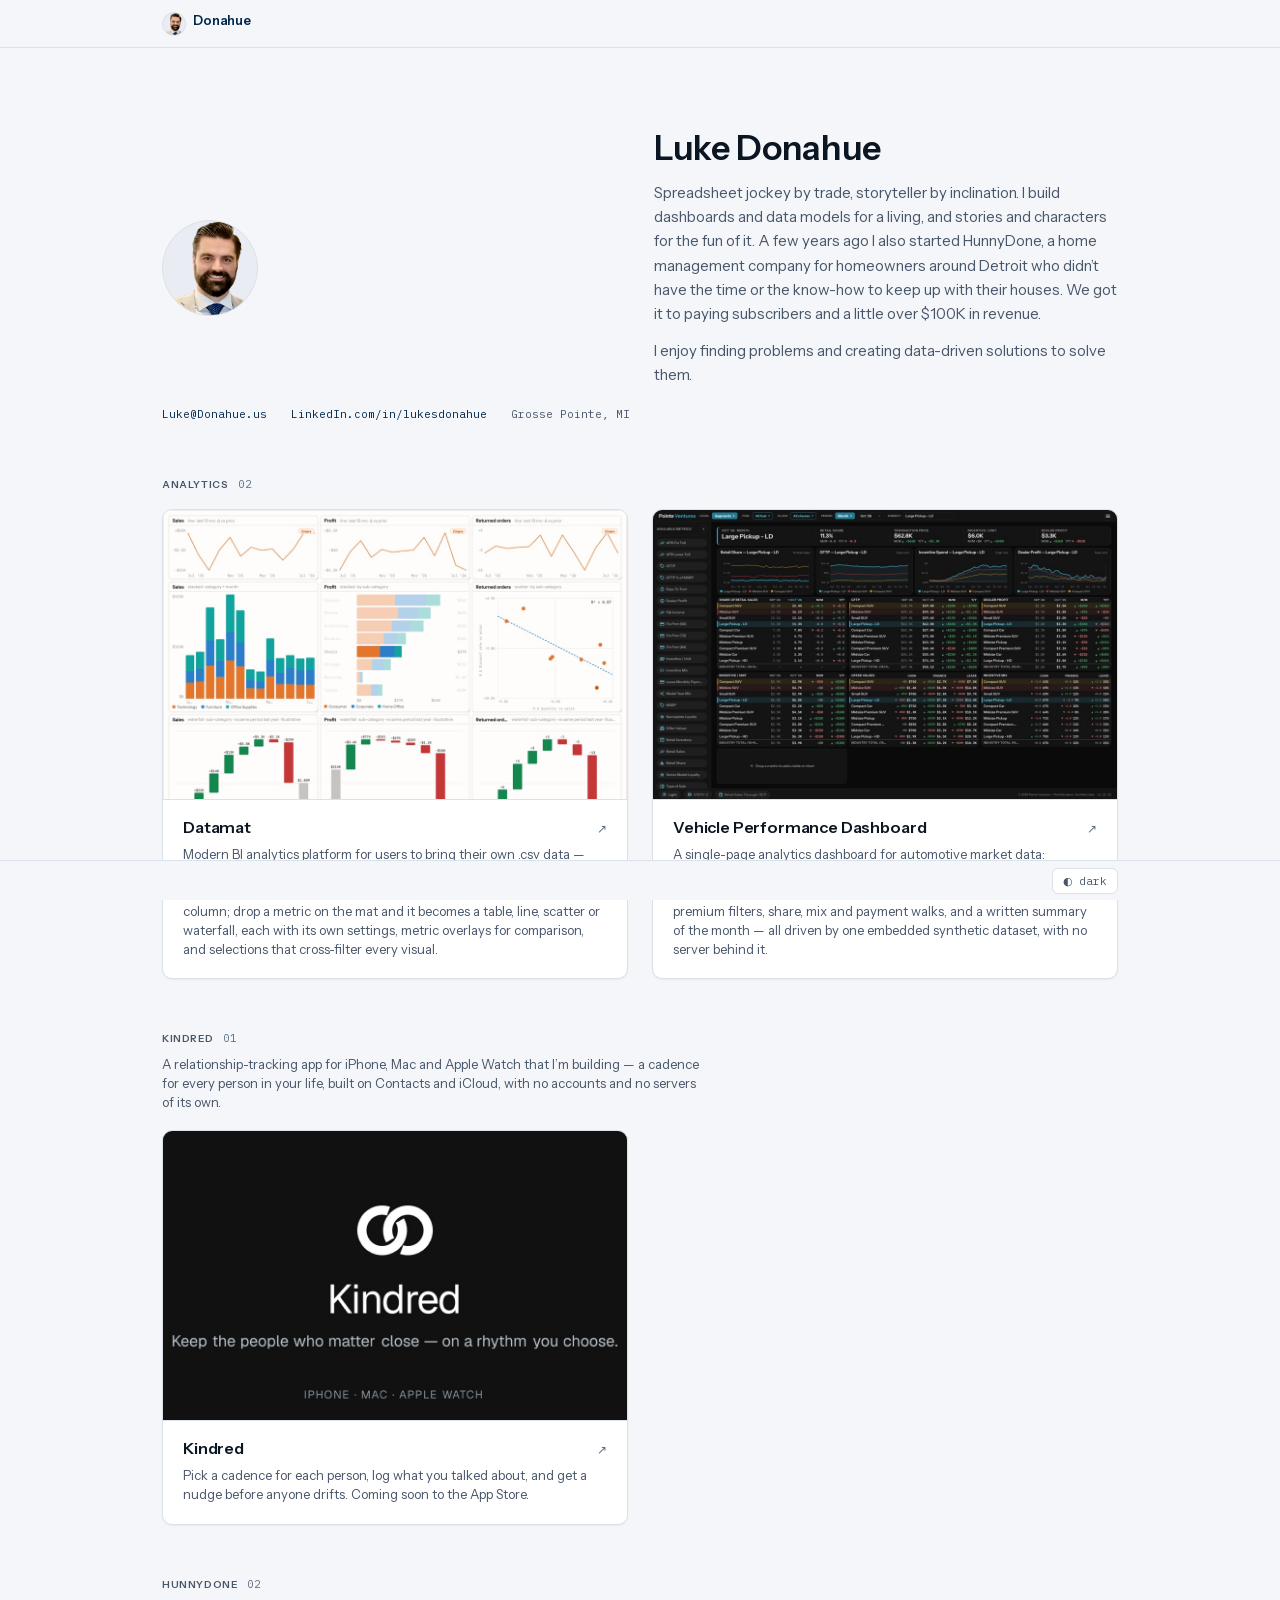
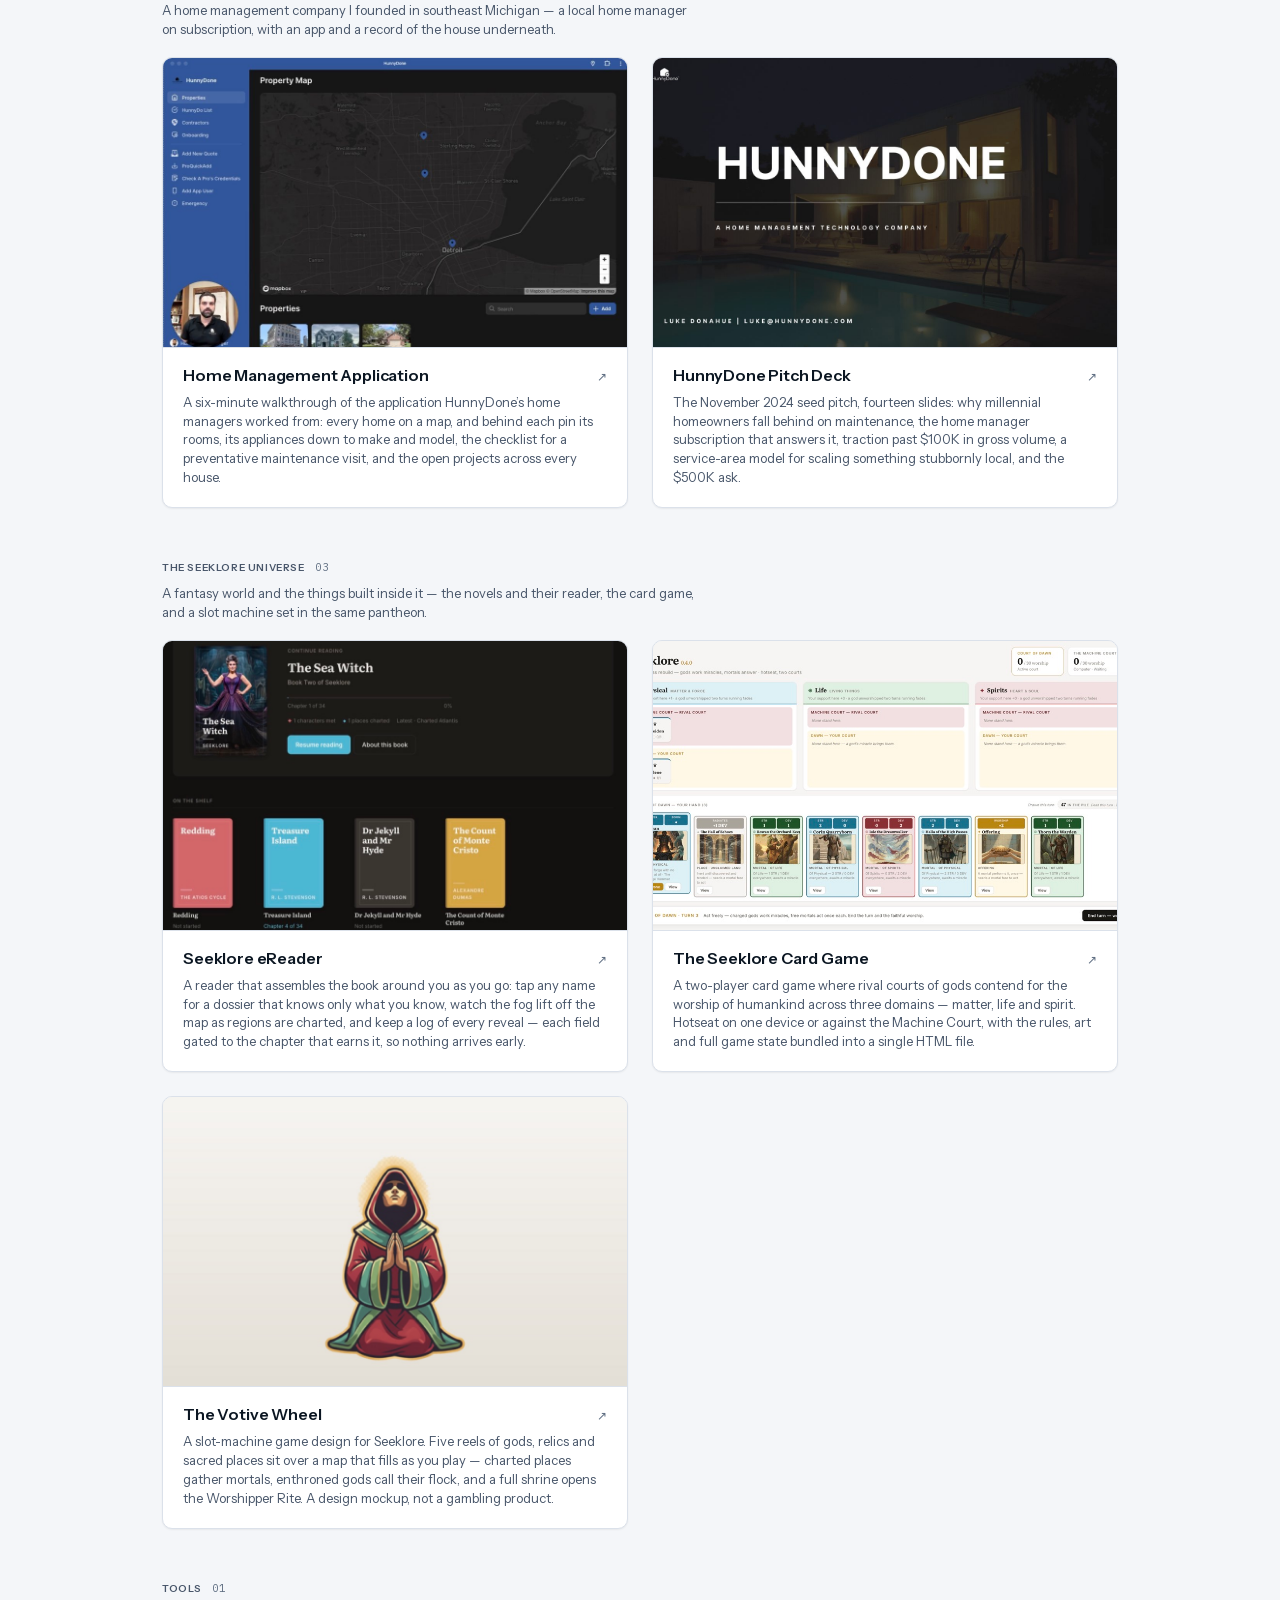
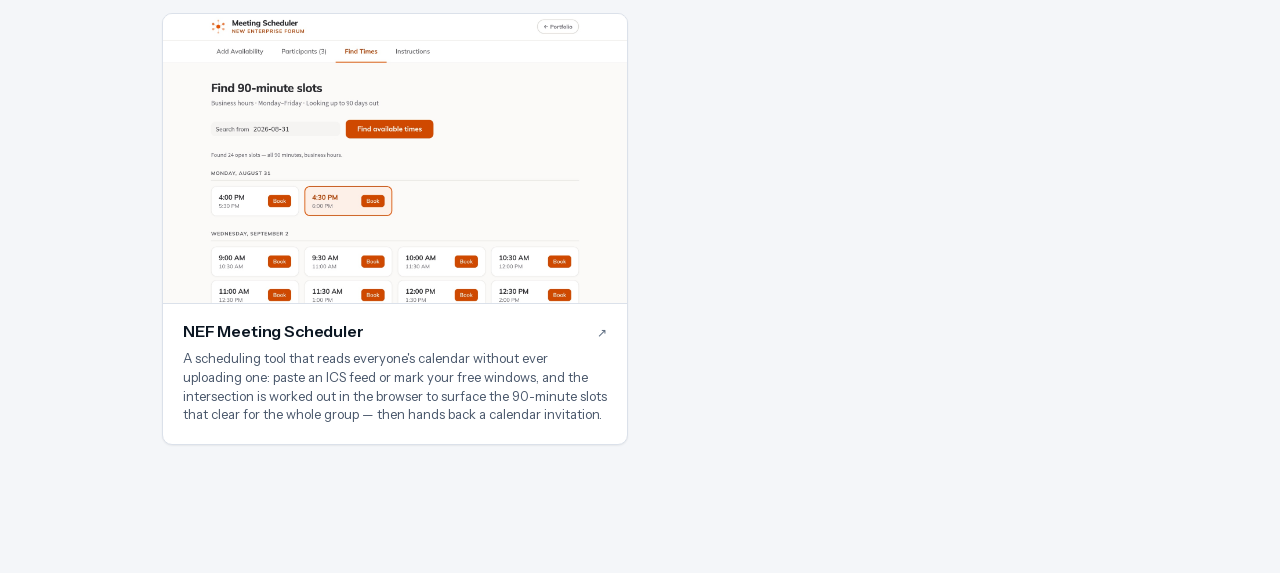
==== index.html @ 8c0c8daa "Rebuild the vehicle performance dashboard from the v1.12.12 export Same sanitization as before, redo" ====
<!doctype html>
<html lang="en">
<head>
<meta charset="utf-8">
<meta name="viewport" content="width=device-width, initial-scale=1">
<title>Luke Donahue&#8217;s Side Projects</title>
<meta name="description" content="Luke Donahue&#8217;s side projects.">
<meta name="color-scheme" content="light dark">
<link rel="stylesheet" href="style.css">
<link rel="icon" type="image/png" href="assets/favicon.png">
<script>
  /* Light by default, with a manual toggle. Applied before paint so there's
     no flash; a visitor's own choice persists and wins over the default. */
  (function () {
    var saved = null;
    try { saved = localStorage.getItem('theme'); } catch (e) {}
    document.documentElement.setAttribute('data-theme', saved || 'light');
  })();
</script>
</head>
<body>

  <header class="topbar">
    <div class="shell">
      <div class="brand">
        <img class="face" src="assets/headshot.png" alt="" width="24" height="24">
        <span class="word">Donahue</span>
      </div>
    </div>
  </header>

  <div class="shell">

    <section class="hero">
      <!-- Drop the headshot in at assets/headshot.png and it replaces the
           initials automatically — no markup change needed. -->
      <img class="avatar" src="assets/headshot.png" alt="Luke Donahue"
           onerror="this.outerHTML='&lt;div class=&quot;avatar avatar--fallback&quot; aria-label=&quot;Luke Donahue&quot;&gt;LD&lt;/div&gt;'">
      <h1>Luke Donahue</h1>
      <p class="bio">Spreadsheet jockey by trade, storyteller by inclination. I build dashboards and data models for a living, and stories and characters for the fun of it. A few years ago I also started HunnyDone, a home management company for homeowners around Detroit who didn&#8217;t have the time or the know-how to keep up with their houses. We got it to paying subscribers and a little over $100K in revenue.</p>
      <p class="bio">I enjoy finding problems and creating data-driven solutions to solve them.</p>
      <div class="meta">
        <a href="mailto:Luke@Donahue.us">Luke@Donahue.us</a>
        <a href="https://LinkedIn.com/in/lukesdonahue">LinkedIn.com/in/lukesdonahue</a>
        <span>Grosse Pointe, MI</span>
      </div>
    </section>

    <main>
      <section class="group">
        <div class="section-head">
          <h2>Analytics</h2>
          <span class="count">02</span>
        </div>

        <div class="projects">

        <a class="project" href="projects/datamat/">
          <div class="preview">
            <img src="assets/datamat.jpg" alt="" loading="lazy" decoding="async">
          </div>
          <div class="body">
            <div class="row">
              <h3>Datamat</h3>
              <span class="arrow">&#8599;</span>
            </div>
            <p>Modern BI analytics platform for users to bring their own .csv data
            &mdash; refreshed by re-uploading, not by wiring a live connection. It sorts
            columns into metrics and dimensions and reads periods from a date column;
            drop a metric on the mat and it becomes a table, line, scatter or waterfall,
            each with its own settings, metric overlays for comparison, and selections
            that cross-filter every visual.</p>
          </div>
        </a>

        <a class="project" href="projects/vehicle-performance-dashboard/">
          <div class="preview">
            <img src="assets/vehicle-performance-dashboard.jpg" alt="" loading="lazy" decoding="async">
          </div>
          <div class="body">
            <div class="row">
              <h3>Vehicle Performance Dashboard</h3>
              <span class="arrow">&#8599;</span>
            </div>
            <p>A single-page analytics dashboard for automotive market data: configurable
            charts and comparison tables across six levels of vehicle hierarchy, five years
            of history, and fifty-odd metrics, with fuel and premium filters, share, mix and
            payment walks, and a written summary of the month &mdash; all driven by one
            embedded synthetic dataset, with no server behind it.</p>
          </div>
        </a>

        </div>
      </section>
      <section class="group">
        <div class="section-head">
          <h2>Kindred</h2>
          <span class="count">01</span>
        </div>
        <p class="group-note">A relationship-tracking app for iPhone, Mac and Apple Watch that I&#8217;m building &mdash; a cadence for every person in your life, built on Contacts and iCloud, with no accounts and no servers of its own.</p>

        <div class="projects">

        <a class="project" href="https://kindredcontact.com" target="_blank" rel="noopener">
          <div class="preview">
            <img src="assets/kindredcontact.jpg" alt="" loading="lazy" decoding="async">
          </div>
          <div class="body">
            <div class="row">
              <h3>Kindred</h3>
              <span class="arrow">&#8599;</span>
            </div>
            <p>Pick a cadence for each person, log what you talked about, and get a
            nudge before anyone drifts. Coming soon to the App Store.</p>
          </div>
        </a>

        </div>
      </section>
      <section class="group">
        <div class="section-head">
          <h2>HunnyDone</h2>
          <span class="count">02</span>
        </div>
        <p class="group-note">A home management company I founded in southeast Michigan — a local home manager on subscription, with an app and a record of the house underneath.</p>

        <div class="projects">

        <a class="project" href="projects/hunnydone-app/">
          <div class="preview">
            <img src="assets/hunnydone-app.jpg" alt="" loading="lazy" decoding="async">
          </div>
          <div class="body">
            <div class="row">
              <h3>Home Management Application</h3>
              <span class="arrow">&#8599;</span>
            </div>
            <p>A six-minute walkthrough of the application HunnyDone&#8217;s home
            managers worked from: every home on a map, and behind each pin its rooms,
            its appliances down to make and model, the checklist for a preventative
            maintenance visit, and the open projects across every house.</p>
          </div>
        </a>

        <a class="project" href="projects/hunnydone-pitch-deck/">
          <div class="preview">
            <img src="assets/hunnydone-pitch-deck.jpg" alt="" loading="lazy" decoding="async">
          </div>
          <div class="body">
            <div class="row">
              <h3>HunnyDone Pitch Deck</h3>
              <span class="arrow">&#8599;</span>
            </div>
            <p>The November 2024 seed pitch, fourteen slides: why millennial homeowners
            fall behind on maintenance, the home manager subscription that answers it,
            traction past $100K in gross volume, a service-area model for scaling
            something stubbornly local, and the $500K ask.</p>
          </div>
        </a>

        </div>
      </section>
      <section class="group">
        <div class="section-head">
          <h2>The Seeklore Universe</h2>
          <span class="count">03</span>
        </div>
        <p class="group-note">A fantasy world and the things built inside it — the novels and their reader, the card game, and a slot machine set in the same pantheon.</p>

        <div class="projects">

        <a class="project" href="projects/seeklore-ereader/">
          <div class="preview">
            <!-- onerror leaves the empty slot rather than a broken-image icon
                 if the file ever goes missing. -->
            <img src="assets/seeklore-ereader.jpg" alt="" loading="lazy" decoding="async"
                 onerror="this.remove()">
          </div>
          <div class="body">
            <div class="row">
              <h3>Seeklore eReader</h3>
              <span class="arrow">&#8599;</span>
            </div>
            <p>A reader that assembles the book around you as you go: tap any name for
            a dossier that knows only what you know, watch the fog lift off the map as
            regions are charted, and keep a log of every reveal — each field gated to
            the chapter that earns it, so nothing arrives early.</p>
          </div>
        </a>

        <a class="project" href="projects/seeklore/">
          <div class="preview">
            <!-- Drops in automatically once assets/seeklore.jpg exists; until then
                 onerror removes it and the empty slot shows, rather than a broken icon. -->
            <img src="assets/seeklore.jpg" alt="" loading="lazy" decoding="async"
                 onerror="this.remove()">
          </div>
          <div class="body">
            <div class="row">
              <h3>The Seeklore Card Game</h3>
              <span class="arrow">&#8599;</span>
            </div>
            <p>A two-player card game where rival courts of gods contend for the worship
            of humankind across three domains — matter, life and spirit. Hotseat on one
            device or against the Machine Court, with the rules, art and full game state
            bundled into a single HTML file.</p>
          </div>
        </a>

        <a class="project" href="projects/seeklore-slots/">
          <div class="preview">
            <!-- Drops in automatically once assets/seeklore-slots.jpg exists; until
                 then onerror removes it and the empty slot shows. -->
            <img src="assets/seeklore-slots.jpg" alt="" loading="lazy" decoding="async"
                 onerror="this.remove()">
          </div>
          <div class="body">
            <div class="row">
              <h3>The Votive Wheel</h3>
              <span class="arrow">&#8599;</span>
            </div>
            <p>A slot-machine game design for Seeklore. Five reels of gods, relics and
            sacred places sit over a map that fills as you play — charted places gather
            mortals, enthroned gods call their flock, and a full shrine opens the
            Worshipper Rite. A design mockup, not a gambling product.</p>
          </div>
        </a>

        </div>
      </section>
      <section class="group">
        <div class="section-head">
          <h2>Tools</h2>
          <span class="count">01</span>
        </div>

        <div class="projects">

        <a class="project" href="projects/meeting-scheduler/">
          <div class="preview">
            <img src="assets/meeting-scheduler.jpg" alt="" loading="lazy" decoding="async"
                 onerror="this.remove()">
          </div>
          <div class="body">
            <div class="row">
              <h3>NEF Meeting Scheduler</h3>
              <span class="arrow">&#8599;</span>
            </div>
            <p>A scheduling tool that reads everyone's calendar without ever uploading
            one: paste an ICS feed or mark your free windows, and the intersection is
            worked out in the browser to surface the 90-minute slots that clear for the
            whole group &mdash; then hands back a calendar invitation.</p>
          </div>
        </a>

        <!-- To add a project: copy this block out of the comment, then edit the
             href, title and description. Remember to bump the count above.
        <a class="project" href="#">
          <div class="preview">
            <img src="assets/NAME.jpg" alt="" loading="lazy" decoding="async">
          </div>
          <div class="body">
            <div class="row">
              <h3>Project title</h3>
              <span class="arrow">&#8599;</span>
            </div>
            <p>One or two sentences on what this is, what it does, and what it runs on.</p>
          </div>
        </a>
        -->

        </div>
      </section>
    </main>

    <div class="tail"></div>

  </div>

  <footer class="footbar">
    <div class="shell">
      <button class="theme-toggle" type="button" id="theme-toggle">
        <span aria-hidden="true">&#9680;</span>
        <span id="theme-label">light</span>
      </button>
    </div>
  </footer>

<script>
  /* Section counts are authored into the HTML so they are correct with no
     JavaScript, then recomputed here so they cannot drift when a card is
     added or moved between sections. */
  (function () {
    var groups = document.querySelectorAll('.group');
    for (var i = 0; i < groups.length; i++) {
      var el = groups[i].querySelector('.count');
      if (!el) continue;
      var n = groups[i].querySelectorAll('.project').length;
      el.textContent = (n < 10 ? '0' : '') + n;
    }
  })();
</script>

<script>
  (function () {
    var root = document.documentElement;
    var btn = document.getElementById('theme-toggle');
    var label = document.getElementById('theme-label');
    var sync = function () {
      label.textContent = root.getAttribute('data-theme') === 'dark' ? 'light' : 'dark';
    };
    sync();
    btn.addEventListener('click', function () {
      var next = root.getAttribute('data-theme') === 'dark' ? 'light' : 'dark';
      root.setAttribute('data-theme', next);
      try { localStorage.setItem('theme', next); } catch (e) {}
      sync();
    });
  })();
</script>
</body>
</html>
---- style.css ----
/* ---------------------------------------------------------------
   donahue.us — the portfolio index.

   Layout is the Portfolio canvas from the Pointe Analytics design
   system, with its inline styles lifted into classes and its bindings
   resolved at author time. Colour is the site's own: Michigan maize
   and blue, in tokens/donahue-colors.css. The type scale is still
   Pointe's and is vendored as such.

   Only this page uses these tokens — every project page carries its
   own design and is untouched by changes here.
   --------------------------------------------------------------- */

@import "tokens/donahue-fonts.css";
@import "tokens/donahue-colors.css";
@import "tokens/pointe-typography.css";

*, *::before, *::after { box-sizing: border-box; }

html, body { margin: 0; padding: 0; }

body {
  min-height: 100vh;
  background: var(--surface-canvas);
  color: var(--text-primary);
  font-family: var(--font-ui);
  font-size: var(--text-md);
  transition: background 180ms cubic-bezier(0.2, 0, 0, 1);
}

a { color: var(--accent); text-decoration: none; }
a:hover { color: var(--accent-hover); }

:focus-visible { outline: 2px solid var(--focus-ring); outline-offset: 2px; }

.shell { max-width: 1020px; margin: 0 auto; padding: 0 32px; }

/* ---------- sticky header ---------- */

.topbar {
  position: sticky;
  top: 0;
  z-index: 10;
  height: 48px;
  background: var(--surface-canvas);
  border-bottom: 1px solid var(--border-hairline);
}

.topbar .shell {
  height: 48px;
  display: flex;
  align-items: center;
  justify-content: space-between;
}

.brand {
  display: flex;
  align-items: baseline;
  gap: 7px;
  font-size: var(--text-base);
  font-weight: var(--weight-semibold);
  letter-spacing: var(--tracking-tight);
}

/* The face is the mark; the name is set in the same sans as the rest of
   the bar. Circle, hairline and sunken ground match the hero avatar, so the
   two read as the same object at two sizes. */
.brand .face {
  width: 24px;
  height: 24px;
  border-radius: 999px;
  object-fit: cover;
  border: 1px solid var(--border-hairline);
  background: var(--surface-sunken);
  flex: none;
  align-self: center;
}
.brand .word { color: var(--accent); }

/* ---------- hero ---------- */

.hero {
  padding: 80px 0 56px;
  display: grid;
  grid-template-columns: auto 1fr;
  column-gap: 24px;
  align-items: center;
}

.avatar {
  grid-row: 1 / 4;
  width: 96px;
  height: 96px;
  border-radius: 999px;
  object-fit: cover;
  border: 1px solid var(--border-hairline);
  background: var(--surface-sunken);
}

/* stand-in until assets/headshot.png exists; same box, so layout is identical */
.avatar--fallback {
  display: grid;
  place-items: center;
  font-size: var(--text-2xl);
  font-weight: var(--weight-semibold);
  letter-spacing: var(--tracking-tight);
  color: var(--text-muted);
  user-select: none;
}

.hero h1 {
  margin: 0 0 12px;
  font-size: var(--text-3xl);
  font-weight: var(--weight-semibold);
  letter-spacing: var(--tracking-tight);
  line-height: var(--leading-tight);
}

.hero .bio {
  margin: 0 0 20px;
  max-width: 58ch;
  font-size: 15px;
  line-height: 1.62;
  color: var(--text-secondary);
}

.hero .bio:has(+ .bio) {
  margin-bottom: 12px;
}

.hero .meta {
  display: flex;
  flex-wrap: wrap;
  align-items: center;
  gap: 10px 24px;
  font-family: var(--font-mono);
  font-size: var(--text-xs);
  color: var(--text-secondary);
}

/* ---------- section heading ---------- */

.section-head {
  display: flex;
  align-items: baseline;
  gap: 10px;
  margin-bottom: 18px;
}

.section-head h2 {
  margin: 0;
  font-size: var(--text-2xs);
  font-weight: var(--weight-semibold);
  letter-spacing: var(--tracking-caps);
  text-transform: uppercase;
  color: var(--text-secondary);
}

.section-head .count {
  font-family: var(--font-mono);
  font-size: var(--text-xs);
  color: var(--text-muted);
  font-variant-numeric: tabular-nums;
}

/* ---------- project grid ---------- */

/* ---------- sections ---------- */

.group + .group { margin-top: 52px; }

.group-note {
  margin: -8px 0 18px;
  max-width: var(--measure, 60ch);
  font-size: var(--text-base);
  line-height: var(--leading-normal);
  color: var(--text-secondary);
}

.projects {
  display: grid;
  grid-template-columns: repeat(auto-fill, minmax(340px, 1fr));
  gap: 24px;
}

.project {
  display: flex;
  flex-direction: column;
  overflow: hidden;
  background: var(--surface-card);
  border: 1px solid var(--border-hairline);
  border-radius: 10px;
  color: inherit;
  box-shadow: var(--shadow-card);
  transition: box-shadow 180ms cubic-bezier(0.2, 0, 0, 1),
              border-color 180ms cubic-bezier(0.2, 0, 0, 1);
}

.project:hover,
.project:focus-visible {
  box-shadow: var(--shadow-raised);
  border-color: var(--border-strong);
  color: inherit;
}

.project .preview {
  position: relative;
  aspect-ratio: 16 / 10;
  background: var(--surface-sunken);
  border-bottom: 1px solid var(--border-hairline);
  display: grid;
  place-items: center;
  overflow: hidden;
}

/* Taken out of flow on purpose. `place-items: center` leaves the grid row
   auto-sized, so an in-flow image resolves `height: 100%` against a row that
   is itself sized by the image — the browser breaks the loop with the
   intrinsic height and the slot outgrows its aspect-ratio. Harmless for a
   screenshot wider than 16/10, but a portrait-ish one pushes the whole card
   taller than its neighbours. Absolute positioning decouples the two, so
   aspect-ratio always wins and object-fit does the cropping. */
.project .preview img {
  position: absolute;
  inset: 0;
  width: 100%;
  height: 100%;
  object-fit: cover;
  display: block;
}

.project .body {
  display: flex;
  flex-direction: column;
  gap: 8px;
  padding: 18px 20px 20px;
}

.project .row {
  display: flex;
  align-items: baseline;
  justify-content: space-between;
  gap: 12px;
}

.project h3 {
  margin: 0;
  font-size: var(--text-lg);
  font-weight: var(--weight-semibold);
  letter-spacing: var(--tracking-tight);
  line-height: var(--leading-tight);
}

.project .arrow {
  font-family: var(--font-mono);
  font-size: var(--text-sm);
  color: var(--text-muted);
  flex-shrink: 0;
}

.project p {
  margin: 0;
  font-size: var(--text-base);
  line-height: var(--leading-normal);
  color: var(--text-secondary);
}

/* ---------- fixed footer + theme toggle ---------- */

.tail { height: 128px; }

.footbar {
  position: fixed;
  bottom: 0;
  left: 0;
  right: 0;
  z-index: 10;
  height: 40px;
  background: var(--surface-canvas);
  border-top: 1px solid var(--border-hairline);
}

.footbar .shell {
  height: 40px;
  display: flex;
  align-items: center;
  justify-content: flex-end;
}

.theme-toggle {
  height: 26px;
  padding: 0 10px;
  display: flex;
  align-items: center;
  gap: 6px;
  background: var(--surface-card);
  border: 1px solid var(--border-hairline);
  border-radius: 6px;
  color: var(--text-secondary);
  font-family: var(--font-mono);
  font-size: var(--text-xs);
  cursor: pointer;
  transition: background 120ms cubic-bezier(0.2, 0, 0, 1),
              border-color 120ms cubic-bezier(0.2, 0, 0, 1);
}

.theme-toggle:hover {
  background: var(--surface-sunken);
  border-color: var(--border-strong);
}

/* The canvas file references --shadow-card / --shadow-raised but the design
   system's token files don't define them; these match its elevation language. */
:root {
  --shadow-card: 0 1px 2px oklch(0.185 0.01 60 / 0.06);
  --shadow-raised: 0 4px 16px oklch(0.185 0.01 60 / 0.10);
}
[data-theme="dark"] {
  --shadow-card: 0 1px 2px oklch(0 0 0 / 0.30);
  --shadow-raised: 0 4px 16px oklch(0 0 0 / 0.45);
}

@media (max-width: 640px) {
  .shell { padding: 0 20px; }
  .hero { padding: 48px 0 40px; grid-template-columns: 1fr; row-gap: 16px; }
  .avatar { grid-row: auto; }
}
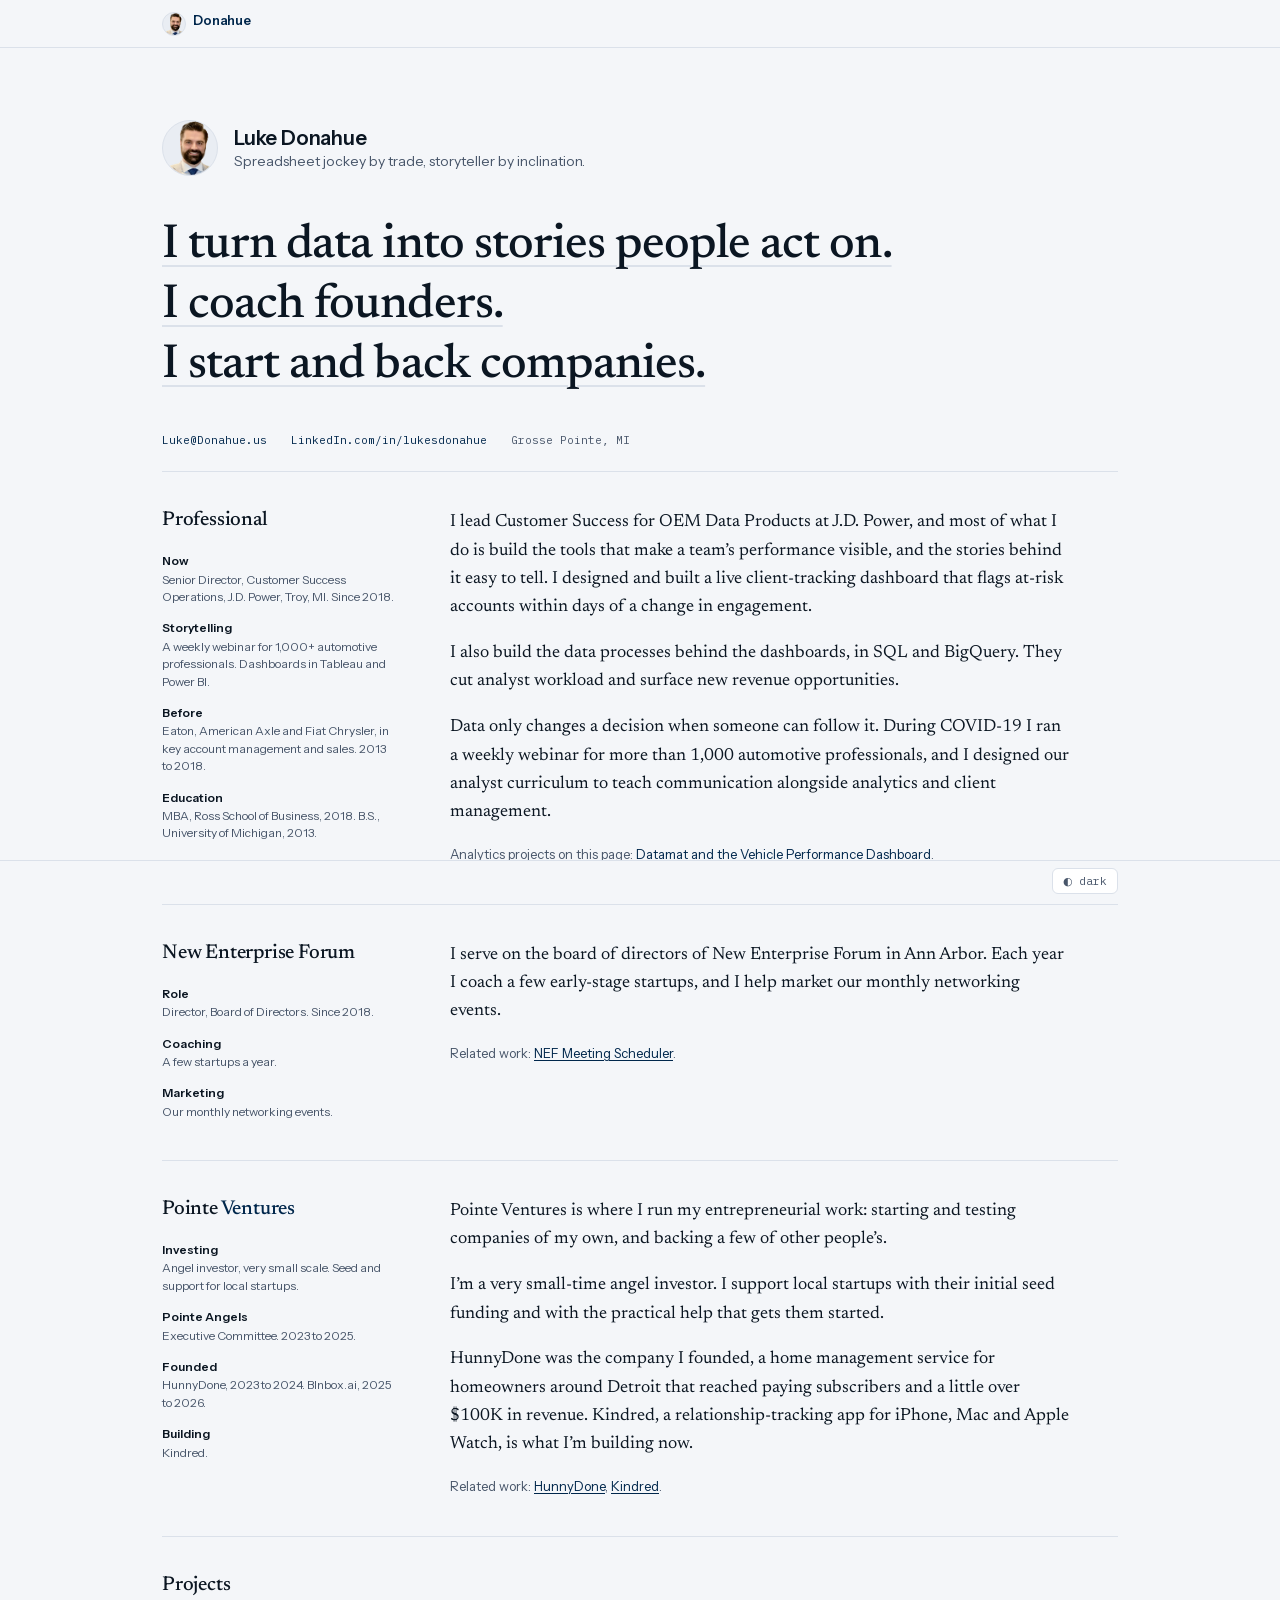
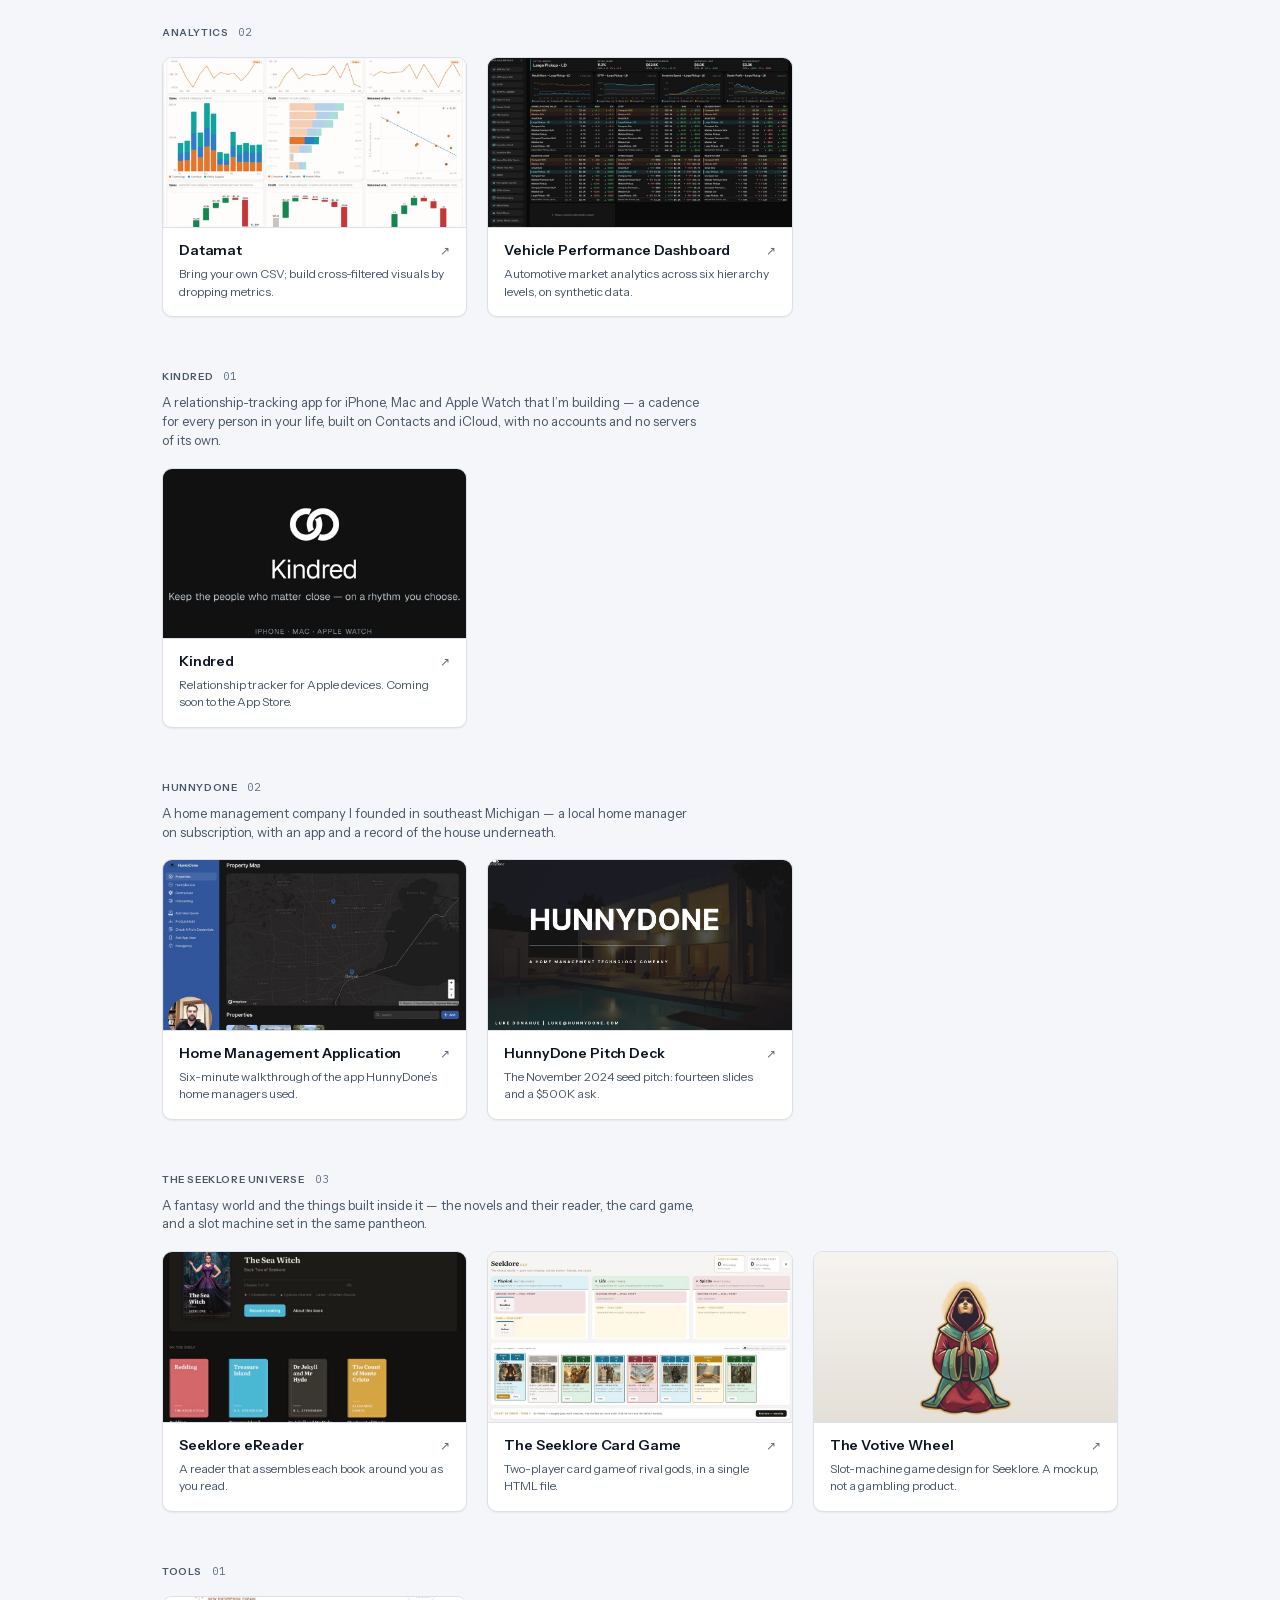
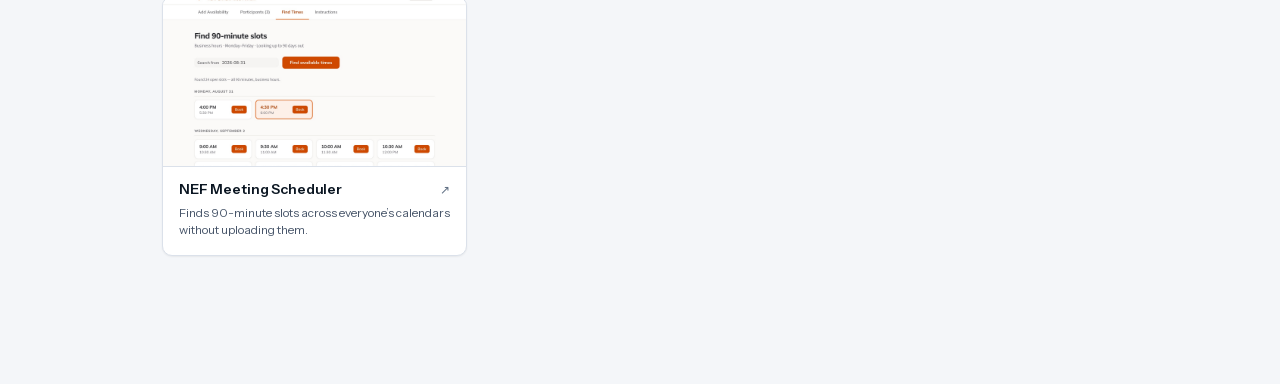
==== commit 5fc05b60: "Add bio sections to the front page; shrink the project cards The hero becomes three headline lines t" ====
--- a/index.html
+++ b/index.html
@@ -32,13 +32,21 @@
   <div class="shell">
 
     <section class="hero">
-      <!-- Drop the headshot in at assets/headshot.png and it replaces the
-           initials automatically — no markup change needed. -->
-      <img class="avatar" src="assets/headshot.png" alt="Luke Donahue"
-           onerror="this.outerHTML='&lt;div class=&quot;avatar avatar--fallback&quot; aria-label=&quot;Luke Donahue&quot;&gt;LD&lt;/div&gt;'">
-      <h1>Luke Donahue</h1>
-      <p class="bio">Spreadsheet jockey by trade, storyteller by inclination. I build dashboards and data models for a living, and stories and characters for the fun of it. A few years ago I also started HunnyDone, a home management company for homeowners around Detroit who didn&#8217;t have the time or the know-how to keep up with their houses. We got it to paying subscribers and a little over $100K in revenue.</p>
-      <p class="bio">I enjoy finding problems and creating data-driven solutions to solve them.</p>
+      <div class="hero-id">
+        <!-- Drop the headshot in at assets/headshot.png and it replaces the
+             initials automatically — no markup change needed. -->
+        <img class="avatar" src="assets/headshot.png" alt="Luke Donahue"
+             onerror="this.outerHTML='&lt;div class=&quot;avatar avatar--fallback&quot; aria-label=&quot;Luke Donahue&quot;&gt;LD&lt;/div&gt;'">
+        <div>
+          <h1>Luke Donahue</h1>
+          <p class="lede">Spreadsheet jockey by trade, storyteller by inclination.</p>
+        </div>
+      </div>
+      <nav class="hero-index" aria-label="About me">
+        <a href="#professional">I turn data into stories people act on.</a>
+        <a href="#new-enterprise-forum">I coach founders.</a>
+        <a href="#pointe-ventures">I start and back companies.</a>
+      </nav>
       <div class="meta">
         <a href="mailto:Luke@Donahue.us">Luke@Donahue.us</a>
         <a href="https://LinkedIn.com/in/lukesdonahue">LinkedIn.com/in/lukesdonahue</a>
@@ -46,8 +54,58 @@
       </div>
     </section>
 
-    <main>
-      <section class="group">
+    <section class="bios" aria-label="About">
+
+      <article class="bio-band" id="professional">
+        <h2>Professional</h2>
+        <div class="bio-prose">
+          <p>I lead Customer Success for OEM Data Products at J.D. Power, and most of what I do is build the tools that make a team&#8217;s performance visible, and the stories behind it easy to tell. I designed and built a live client-tracking dashboard that flags at-risk accounts within days of a change in engagement.</p>
+          <p>I also build the data processes behind the dashboards, in SQL and BigQuery. They cut analyst workload and surface new revenue opportunities.</p>
+          <p>Data only changes a decision when someone can follow it. During COVID-19 I ran a weekly webinar for more than 1,000 automotive professionals, and I designed our analyst curriculum to teach communication alongside analytics and client management.</p>
+          <p class="bio-links">Analytics projects on this page: <a href="#analytics">Datamat and the Vehicle Performance Dashboard</a>.</p>
+        </div>
+        <dl class="bio-facts">
+          <div><dt>Now</dt><dd>Senior Director, Customer Success Operations, J.D. Power, Troy, MI. Since 2018.</dd></div>
+          <div><dt>Storytelling</dt><dd>A weekly webinar for 1,000+ automotive professionals. Dashboards in Tableau and Power BI.</dd></div>
+          <div><dt>Before</dt><dd>Eaton, American Axle and Fiat Chrysler, in key account management and sales. 2013 to 2018.</dd></div>
+          <div><dt>Education</dt><dd>MBA, Ross School of Business, 2018. B.S., University of Michigan, 2013.</dd></div>
+        </dl>
+      </article>
+
+      <article class="bio-band" id="new-enterprise-forum">
+        <h2>New Enterprise Forum</h2>
+        <div class="bio-prose">
+          <p>I serve on the board of directors of New Enterprise Forum in Ann Arbor. Each year I coach a few early-stage startups, and I help market our monthly networking events.</p>
+          <p class="bio-links">Related work: <a href="#tools">NEF Meeting Scheduler</a>.</p>
+        </div>
+        <dl class="bio-facts">
+          <div><dt>Role</dt><dd>Director, Board of Directors. Since 2018.</dd></div>
+          <div><dt>Coaching</dt><dd>A few startups a year.</dd></div>
+          <div><dt>Marketing</dt><dd>Our monthly networking events.</dd></div>
+        </dl>
+      </article>
+
+      <article class="bio-band" id="pointe-ventures">
+        <h2><span class="wm">Pointe</span> <span class="wm-accent">Ventures</span></h2>
+        <div class="bio-prose">
+          <p>Pointe Ventures is where I run my entrepreneurial work: starting and testing companies of my own, and backing a few of other people&#8217;s.</p>
+          <p>I&#8217;m a very small-time angel investor. I support local startups with their initial seed funding and with the practical help that gets them started.</p>
+          <p>HunnyDone was the company I founded, a home management service for homeowners around Detroit that reached paying subscribers and a little over $100K in revenue. Kindred, a relationship-tracking app for iPhone, Mac and Apple Watch, is what I&#8217;m building now.</p>
+          <p class="bio-links">Related work: <a href="#hunnydone">HunnyDone</a>, <a href="#kindred">Kindred</a>.</p>
+        </div>
+        <dl class="bio-facts">
+          <div><dt>Investing</dt><dd>Angel investor, very small scale. Seed and support for local startups.</dd></div>
+          <div><dt>Pointe Angels</dt><dd>Executive Committee. 2023 to 2025.</dd></div>
+          <div><dt>Founded</dt><dd>HunnyDone, 2023 to 2024. BInbox.ai, 2025 to 2026.</dd></div>
+          <div><dt>Building</dt><dd>Kindred.</dd></div>
+        </dl>
+      </article>
+
+    </section>
+
+    <main class="work">
+      <h2 class="work-title">Projects</h2>
+      <section class="group" id="analytics">
         <div class="section-head">
           <h2>Analytics</h2>
           <span class="count">02</span>
@@ -64,12 +122,7 @@
               <h3>Datamat</h3>
               <span class="arrow">&#8599;</span>
             </div>
-            <p>Modern BI analytics platform for users to bring their own .csv data
-            &mdash; refreshed by re-uploading, not by wiring a live connection. It sorts
-            columns into metrics and dimensions and reads periods from a date column;
-            drop a metric on the mat and it becomes a table, line, scatter or waterfall,
-            each with its own settings, metric overlays for comparison, and selections
-            that cross-filter every visual.</p>
+            <p>Bring your own CSV; build cross-filtered visuals by dropping metrics.</p>
           </div>
         </a>
 
@@ -82,17 +135,13 @@
               <h3>Vehicle Performance Dashboard</h3>
               <span class="arrow">&#8599;</span>
             </div>
-            <p>A single-page analytics dashboard for automotive market data: configurable
-            charts and comparison tables across six levels of vehicle hierarchy, five years
-            of history, and fifty-odd metrics, with fuel and premium filters, share, mix and
-            payment walks, and a written summary of the month &mdash; all driven by one
-            embedded synthetic dataset, with no server behind it.</p>
-          </div>
-        </a>
-
-        </div>
-      </section>
-      <section class="group">
+            <p>Automotive market analytics across six hierarchy levels, on synthetic data.</p>
+          </div>
+        </a>
+
+        </div>
+      </section>
+      <section class="group" id="kindred">
         <div class="section-head">
           <h2>Kindred</h2>
           <span class="count">01</span>
@@ -110,14 +159,13 @@
               <h3>Kindred</h3>
               <span class="arrow">&#8599;</span>
             </div>
-            <p>Pick a cadence for each person, log what you talked about, and get a
-            nudge before anyone drifts. Coming soon to the App Store.</p>
-          </div>
-        </a>
-
-        </div>
-      </section>
-      <section class="group">
+            <p>Relationship tracker for Apple devices. Coming soon to the App Store.</p>
+          </div>
+        </a>
+
+        </div>
+      </section>
+      <section class="group" id="hunnydone">
         <div class="section-head">
           <h2>HunnyDone</h2>
           <span class="count">02</span>
@@ -135,10 +183,7 @@
               <h3>Home Management Application</h3>
               <span class="arrow">&#8599;</span>
             </div>
-            <p>A six-minute walkthrough of the application HunnyDone&#8217;s home
-            managers worked from: every home on a map, and behind each pin its rooms,
-            its appliances down to make and model, the checklist for a preventative
-            maintenance visit, and the open projects across every house.</p>
+            <p>Six-minute walkthrough of the app HunnyDone&#8217;s home managers used.</p>
           </div>
         </a>
 
@@ -151,16 +196,13 @@
               <h3>HunnyDone Pitch Deck</h3>
               <span class="arrow">&#8599;</span>
             </div>
-            <p>The November 2024 seed pitch, fourteen slides: why millennial homeowners
-            fall behind on maintenance, the home manager subscription that answers it,
-            traction past $100K in gross volume, a service-area model for scaling
-            something stubbornly local, and the $500K ask.</p>
-          </div>
-        </a>
-
-        </div>
-      </section>
-      <section class="group">
+            <p>The November 2024 seed pitch: fourteen slides and a $500K ask.</p>
+          </div>
+        </a>
+
+        </div>
+      </section>
+      <section class="group" id="seeklore">
         <div class="section-head">
           <h2>The Seeklore Universe</h2>
           <span class="count">03</span>
@@ -181,10 +223,7 @@
               <h3>Seeklore eReader</h3>
               <span class="arrow">&#8599;</span>
             </div>
-            <p>A reader that assembles the book around you as you go: tap any name for
-            a dossier that knows only what you know, watch the fog lift off the map as
-            regions are charted, and keep a log of every reveal — each field gated to
-            the chapter that earns it, so nothing arrives early.</p>
+            <p>A reader that assembles each book around you as you read.</p>
           </div>
         </a>
 
@@ -200,10 +239,7 @@
               <h3>The Seeklore Card Game</h3>
               <span class="arrow">&#8599;</span>
             </div>
-            <p>A two-player card game where rival courts of gods contend for the worship
-            of humankind across three domains — matter, life and spirit. Hotseat on one
-            device or against the Machine Court, with the rules, art and full game state
-            bundled into a single HTML file.</p>
+            <p>Two-player card game of rival gods, in a single HTML file.</p>
           </div>
         </a>
 
@@ -219,16 +255,13 @@
               <h3>The Votive Wheel</h3>
               <span class="arrow">&#8599;</span>
             </div>
-            <p>A slot-machine game design for Seeklore. Five reels of gods, relics and
-            sacred places sit over a map that fills as you play — charted places gather
-            mortals, enthroned gods call their flock, and a full shrine opens the
-            Worshipper Rite. A design mockup, not a gambling product.</p>
-          </div>
-        </a>
-
-        </div>
-      </section>
-      <section class="group">
+            <p>Slot-machine game design for Seeklore. A mockup, not a gambling product.</p>
+          </div>
+        </a>
+
+        </div>
+      </section>
+      <section class="group" id="tools">
         <div class="section-head">
           <h2>Tools</h2>
           <span class="count">01</span>
@@ -246,10 +279,7 @@
               <h3>NEF Meeting Scheduler</h3>
               <span class="arrow">&#8599;</span>
             </div>
-            <p>A scheduling tool that reads everyone's calendar without ever uploading
-            one: paste an ICS feed or mark your free windows, and the intersection is
-            worked out in the browser to surface the 90-minute slots that clear for the
-            whole group &mdash; then hands back a calendar invitation.</p>
+            <p>Finds 90-minute slots across everyone&#8217;s calendars without uploading them.</p>
           </div>
         </a>
 
--- a/style.css
+++ b/style.css
@@ -79,18 +79,22 @@
 
 /* ---------- hero ---------- */
 
+:root { --font-prose: "Newsreader", Georgia, "Times New Roman", serif; }
+
 .hero {
-  padding: 80px 0 56px;
-  display: grid;
-  grid-template-columns: auto 1fr;
-  column-gap: 24px;
+  padding: 72px 0 24px;
+}
+
+.hero-id {
+  display: flex;
   align-items: center;
+  gap: 16px;
 }
 
 .avatar {
-  grid-row: 1 / 4;
-  width: 96px;
-  height: 96px;
+  width: 56px;
+  height: 56px;
+  flex: none;
   border-radius: 999px;
   object-fit: cover;
   border: 1px solid var(--border-hairline);
@@ -101,7 +105,7 @@
 .avatar--fallback {
   display: grid;
   place-items: center;
-  font-size: var(--text-2xl);
+  font-size: var(--text-lg);
   font-weight: var(--weight-semibold);
   letter-spacing: var(--tracking-tight);
   color: var(--text-muted);
@@ -109,23 +113,59 @@
 }
 
 .hero h1 {
-  margin: 0 0 12px;
-  font-size: var(--text-3xl);
+  margin: 0;
+  font-size: var(--text-xl);
   font-weight: var(--weight-semibold);
   letter-spacing: var(--tracking-tight);
   line-height: var(--leading-tight);
 }
 
-.hero .bio {
-  margin: 0 0 20px;
-  max-width: 58ch;
-  font-size: 15px;
-  line-height: 1.62;
-  color: var(--text-secondary);
-}
-
-.hero .bio:has(+ .bio) {
-  margin-bottom: 12px;
+.hero .lede {
+  margin: 2px 0 0;
+  font-size: var(--text-md);
+  color: var(--text-secondary);
+}
+
+/* The headline is the table of contents: four sentences, each a link to the
+   bio it opens. Set in the bio serif so it reads as a voice, not a menu. */
+.hero-index {
+  display: flex;
+  flex-direction: column;
+  align-items: flex-start;
+  gap: 6px;
+  margin: 44px 0 40px;
+}
+
+.hero-index a {
+  font-family: var(--font-prose);
+  font-weight: 500;
+  font-size: clamp(1.75rem, 1.1rem + 3vw, 3rem);
+  line-height: 1.12;
+  letter-spacing: -0.02em;
+  color: var(--text-primary);
+  text-decoration: underline;
+  text-decoration-thickness: 2px;
+  text-decoration-color: var(--border-hairline);
+  text-underline-offset: 0.16em;
+  transition: text-decoration-color 140ms cubic-bezier(0.2, 0, 0, 1);
+  animation: settle 520ms cubic-bezier(0.2, 0, 0, 1) both;
+}
+.hero-index a:nth-child(2) { animation-delay: 70ms; }
+.hero-index a:nth-child(3) { animation-delay: 140ms; }
+
+.hero-index a:hover,
+.hero-index a:focus-visible {
+  color: var(--text-primary);
+  text-decoration-color: var(--accent);
+}
+
+@keyframes settle {
+  from { opacity: 0; transform: translateY(8px); }
+  to   { opacity: 1; transform: none; }
+}
+
+@media (prefers-reduced-motion: reduce) {
+  .hero-index a { animation: none; }
 }
 
 .hero .meta {
@@ -138,6 +178,100 @@
   color: var(--text-secondary);
 }
 
+/* ---------- bios ---------- */
+
+.bios { margin-bottom: 0; }
+
+.bio-band {
+  display: grid;
+  grid-template-columns: 232px minmax(0, 1fr);
+  grid-template-areas:
+    "head  prose"
+    "facts prose";
+  grid-template-rows: auto 1fr;
+  column-gap: 56px;
+  padding: 36px 0 40px;
+  border-top: 1px solid var(--border-hairline);
+  scroll-margin-top: 56px;
+}
+
+.bio-band h2 {
+  grid-area: head;
+  margin: 0 0 20px;
+  font-family: var(--font-prose);
+  font-weight: 500;
+  font-size: var(--text-xl);
+  line-height: 1.2;
+  letter-spacing: -0.01em;
+  color: var(--text-primary);
+}
+
+/* the Pointe Ventures wordmark, as it is set in the dashboard header */
+.bio-band h2 .wm-accent { color: var(--accent); }
+
+.bio-prose {
+  grid-area: prose;
+  max-width: 62ch;
+}
+
+.bio-prose p {
+  margin: 0 0 1em;
+  font-family: var(--font-prose);
+  font-size: 17.5px;
+  line-height: 1.62;
+  color: var(--text-primary);
+}
+
+.bio-prose .bio-links {
+  margin: 1.4em 0 0;
+  font-family: var(--font-ui);
+  font-size: var(--text-base);
+  line-height: var(--leading-normal);
+  color: var(--text-secondary);
+}
+
+.bio-prose a {
+  text-decoration: underline;
+  text-decoration-thickness: 1px;
+  text-underline-offset: 0.18em;
+}
+
+.bio-facts {
+  grid-area: facts;
+  margin: 0;
+  display: flex;
+  flex-direction: column;
+  gap: 14px;
+  font-size: var(--text-sm);
+  line-height: var(--leading-normal);
+}
+
+.bio-facts dt {
+  font-weight: var(--weight-semibold);
+  color: var(--text-primary);
+}
+
+.bio-facts dd {
+  margin: 1px 0 0;
+  color: var(--text-secondary);
+}
+
+/* The project groups follow the bios as a last band, set the same way. */
+.work {
+  padding-top: 36px;
+  border-top: 1px solid var(--border-hairline);
+}
+
+.work-title {
+  margin: 0 0 28px;
+  font-family: var(--font-prose);
+  font-weight: 500;
+  font-size: var(--text-xl);
+  line-height: 1.2;
+  letter-spacing: -0.01em;
+  color: var(--text-primary);
+}
+
 /* ---------- section heading ---------- */
 
 .section-head {
@@ -179,8 +313,8 @@
 
 .projects {
   display: grid;
-  grid-template-columns: repeat(auto-fill, minmax(340px, 1fr));
-  gap: 24px;
+  grid-template-columns: repeat(auto-fill, minmax(280px, 1fr));
+  gap: 20px;
 }
 
 .project {
@@ -205,7 +339,7 @@
 
 .project .preview {
   position: relative;
-  aspect-ratio: 16 / 10;
+  aspect-ratio: 16 / 9;
   background: var(--surface-sunken);
   border-bottom: 1px solid var(--border-hairline);
   display: grid;
@@ -232,8 +366,8 @@
 .project .body {
   display: flex;
   flex-direction: column;
-  gap: 8px;
-  padding: 18px 20px 20px;
+  gap: 6px;
+  padding: 14px 16px 16px;
 }
 
 .project .row {
@@ -245,7 +379,7 @@
 
 .project h3 {
   margin: 0;
-  font-size: var(--text-lg);
+  font-size: var(--text-md);
   font-weight: var(--weight-semibold);
   letter-spacing: var(--tracking-tight);
   line-height: var(--leading-tight);
@@ -260,7 +394,7 @@
 
 .project p {
   margin: 0;
-  font-size: var(--text-base);
+  font-size: var(--text-sm);
   line-height: var(--leading-normal);
   color: var(--text-secondary);
 }
@@ -322,6 +456,14 @@
 
 @media (max-width: 640px) {
   .shell { padding: 0 20px; }
-  .hero { padding: 48px 0 40px; grid-template-columns: 1fr; row-gap: 16px; }
-  .avatar { grid-row: auto; }
-}
+  .hero { padding: 40px 0 16px; }
+  .hero-index { margin: 32px 0 32px; }
+  .bio-band {
+    grid-template-columns: minmax(0, 1fr);
+    grid-template-areas: "head" "prose" "facts";
+    grid-template-rows: none;
+    padding: 28px 0 32px;
+  }
+  .bio-band h2 { margin-bottom: 14px; }
+  .bio-prose { margin-bottom: 22px; }
+}
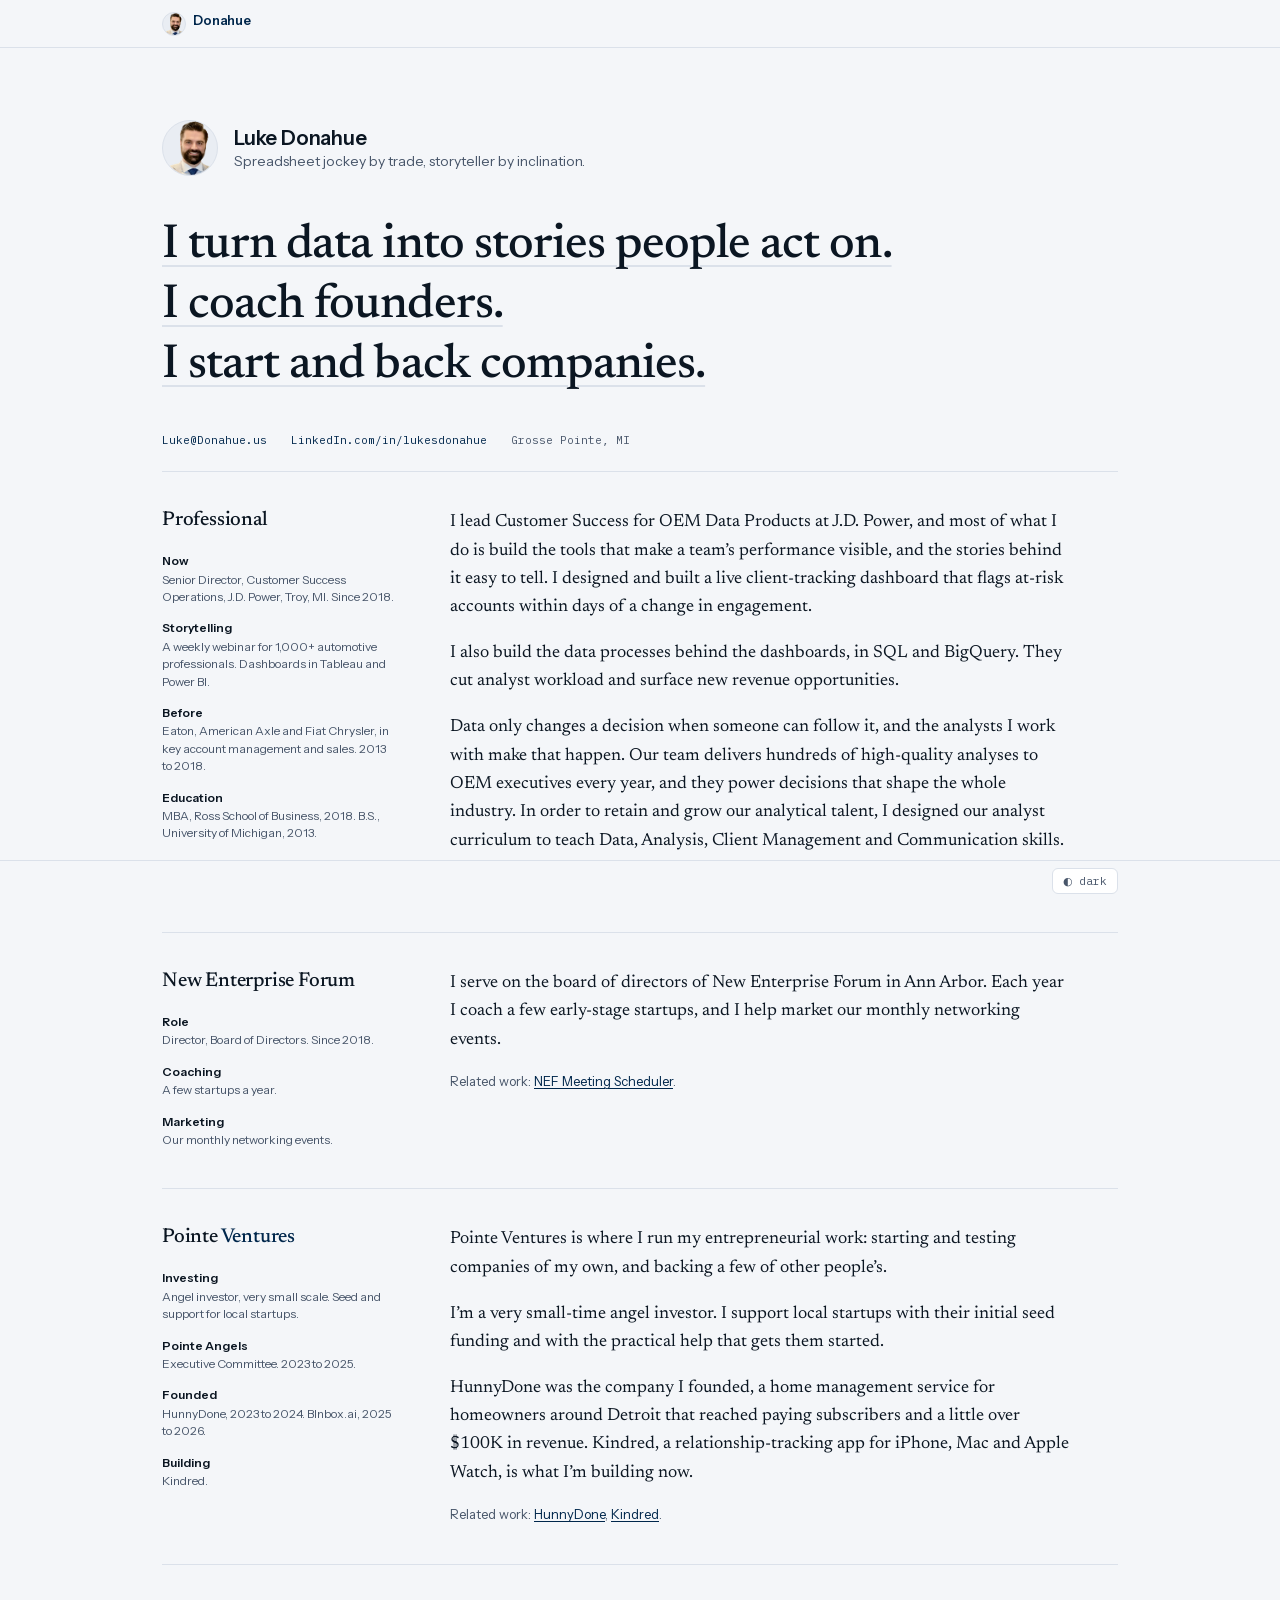
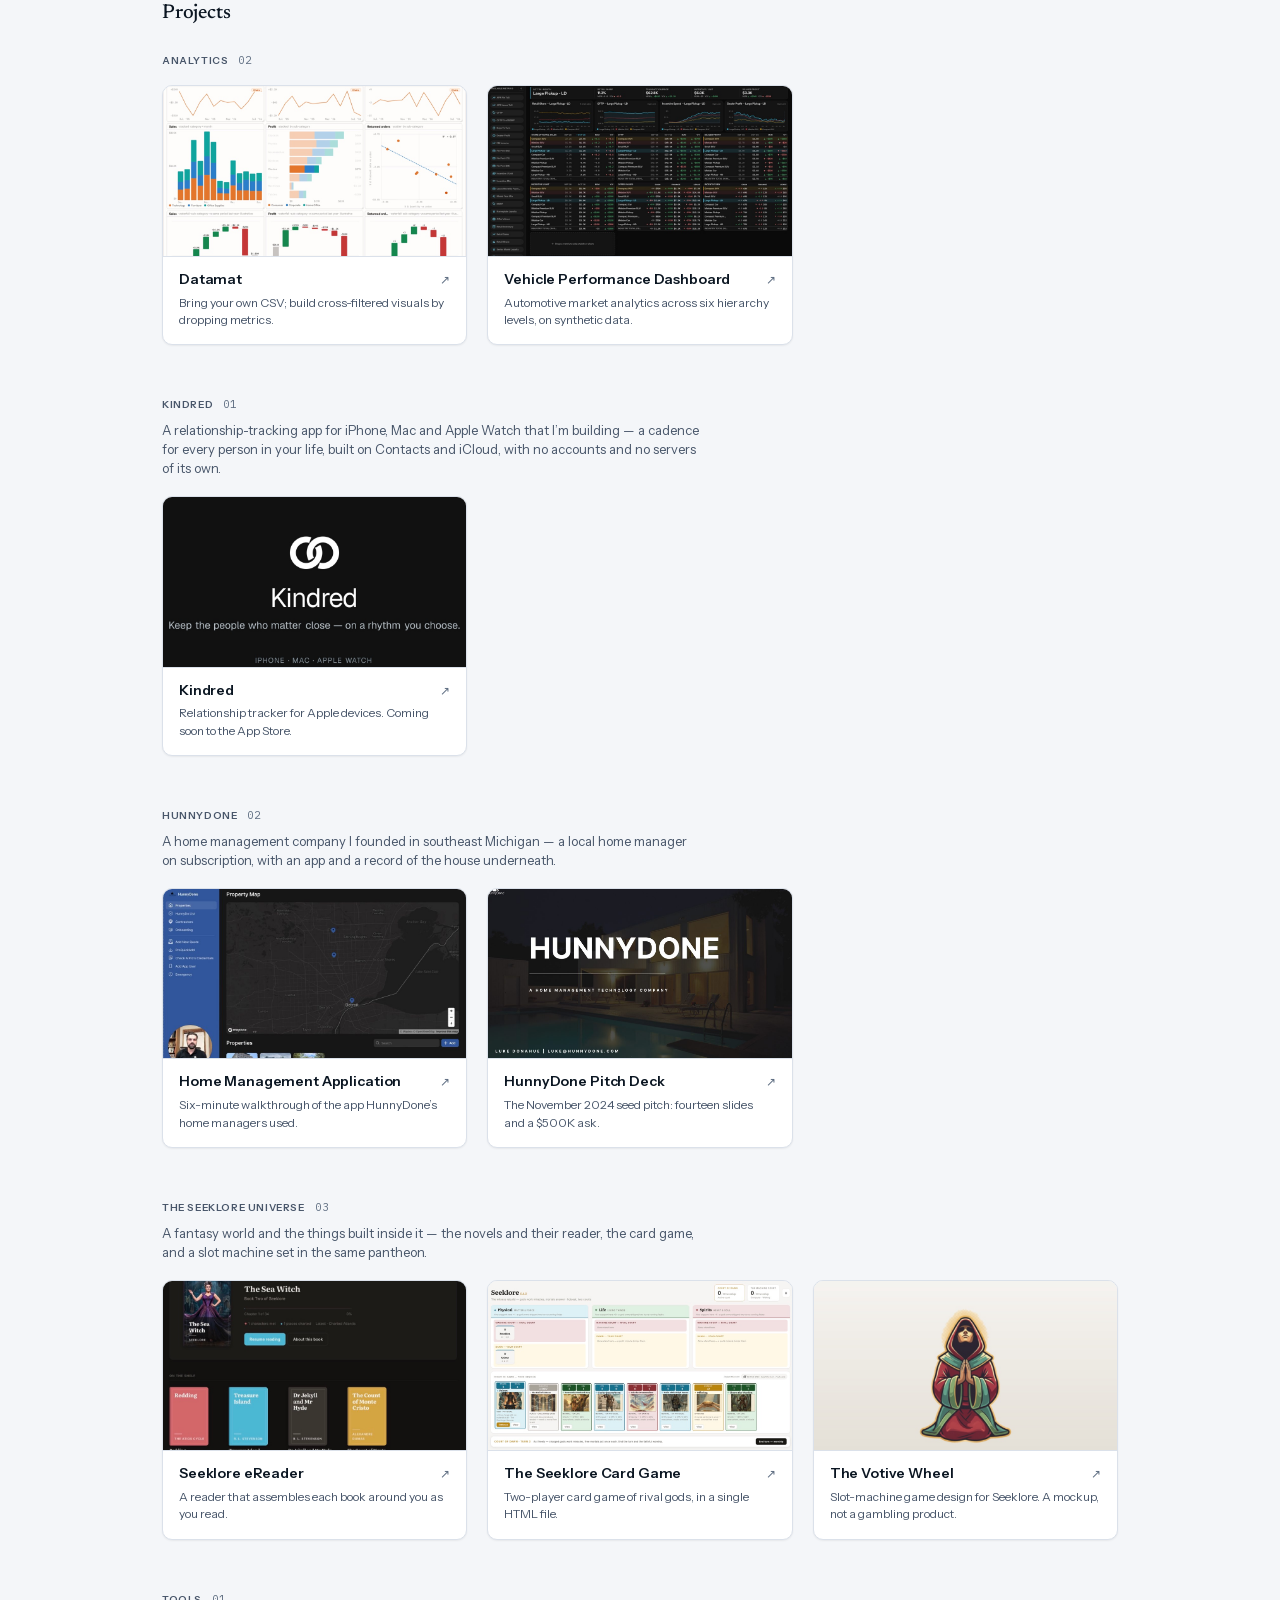
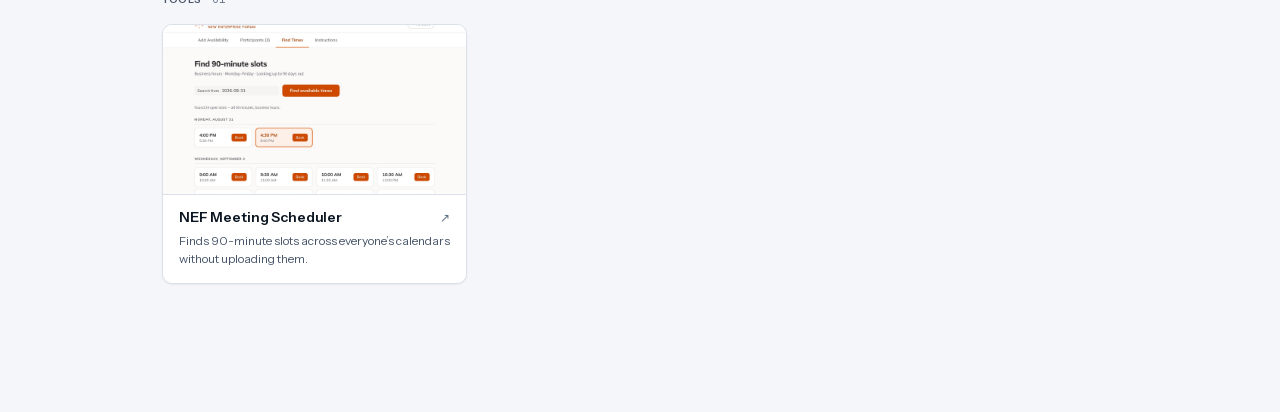
==== commit 194769cb: "Credit the analyst team in the Professional bio Replace the COVID-19 webinar sentence with the team'" ====
--- a/index.html
+++ b/index.html
@@ -61,7 +61,7 @@
         <div class="bio-prose">
           <p>I lead Customer Success for OEM Data Products at J.D. Power, and most of what I do is build the tools that make a team&#8217;s performance visible, and the stories behind it easy to tell. I designed and built a live client-tracking dashboard that flags at-risk accounts within days of a change in engagement.</p>
           <p>I also build the data processes behind the dashboards, in SQL and BigQuery. They cut analyst workload and surface new revenue opportunities.</p>
-          <p>Data only changes a decision when someone can follow it. During COVID-19 I ran a weekly webinar for more than 1,000 automotive professionals, and I designed our analyst curriculum to teach communication alongside analytics and client management.</p>
+          <p>Data only changes a decision when someone can follow it, and the analysts I work with make that happen. Our team delivers hundreds of high-quality analyses to OEM executives every year, and they power decisions that shape the whole industry. In order to retain and grow our analytical talent, I designed our analyst curriculum to teach Data, Analysis, Client Management and Communication skills.</p>
           <p class="bio-links">Analytics projects on this page: <a href="#analytics">Datamat and the Vehicle Performance Dashboard</a>.</p>
         </div>
         <dl class="bio-facts">
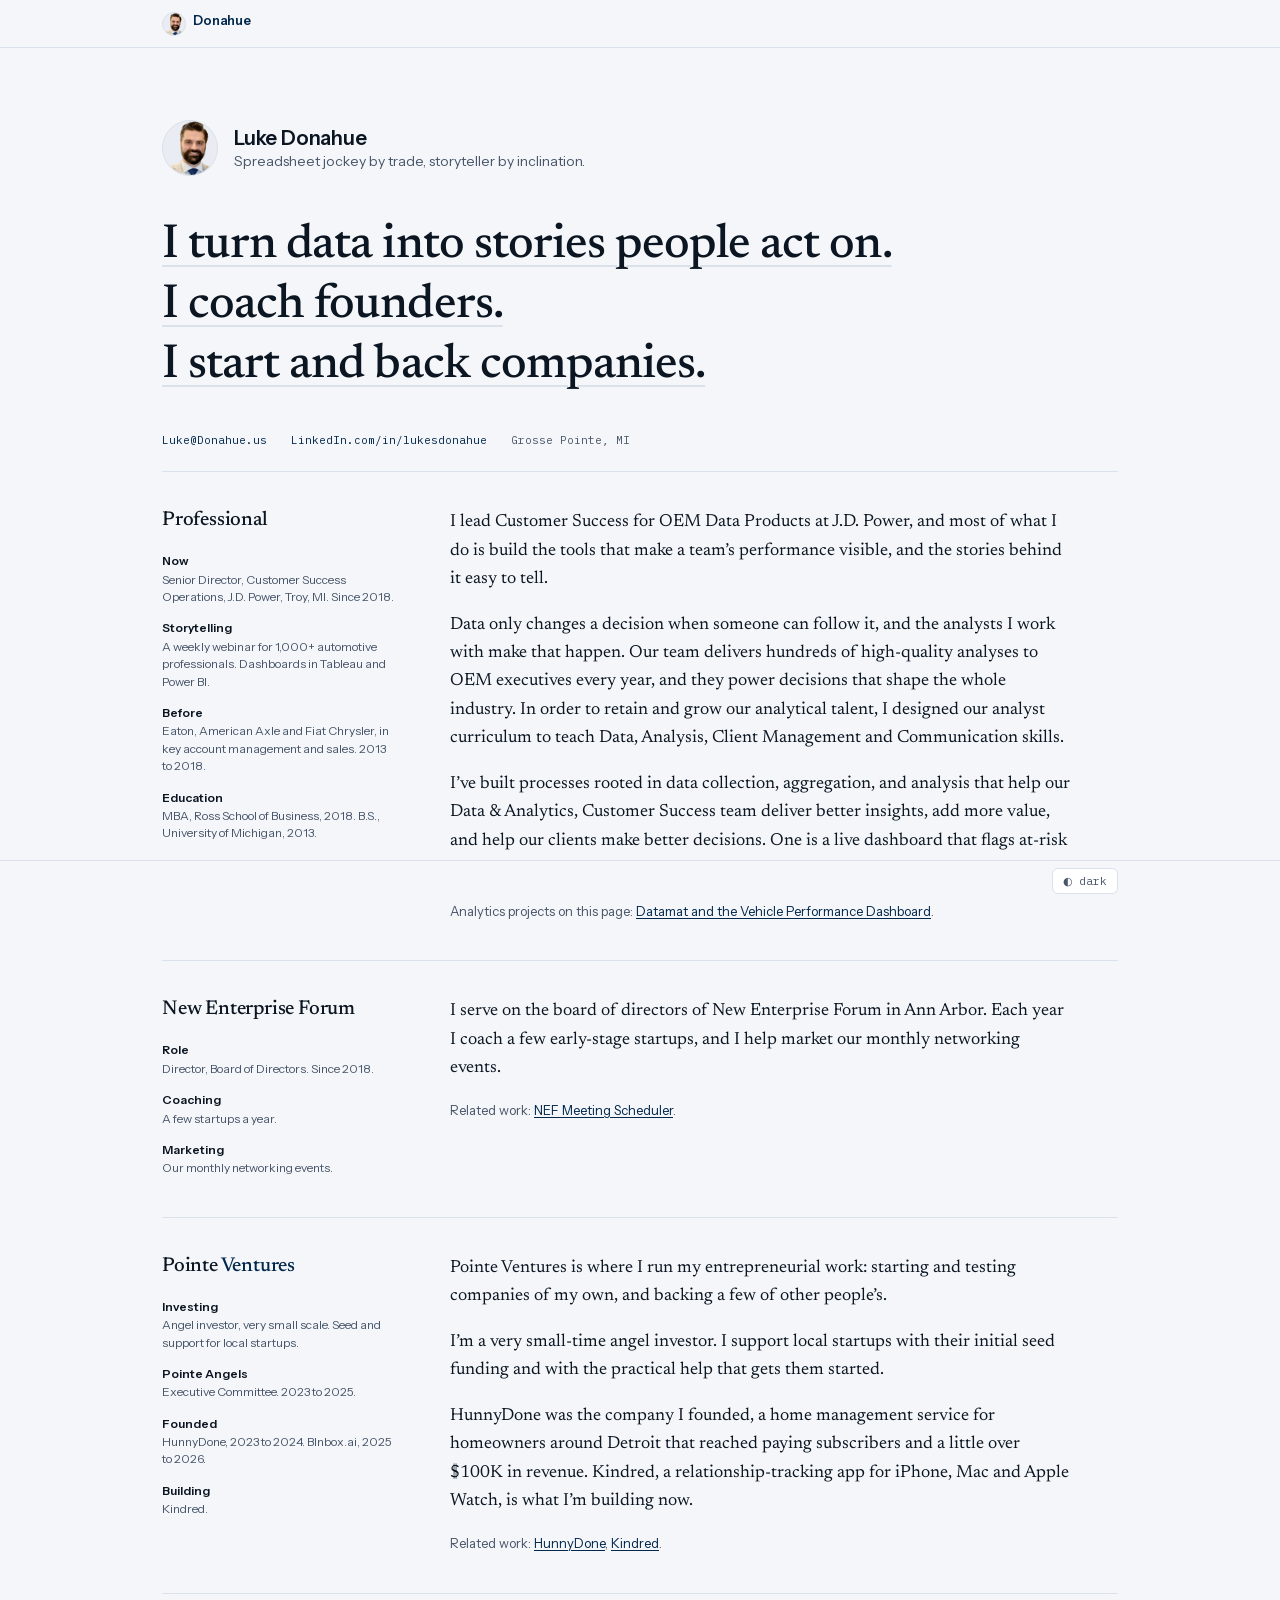
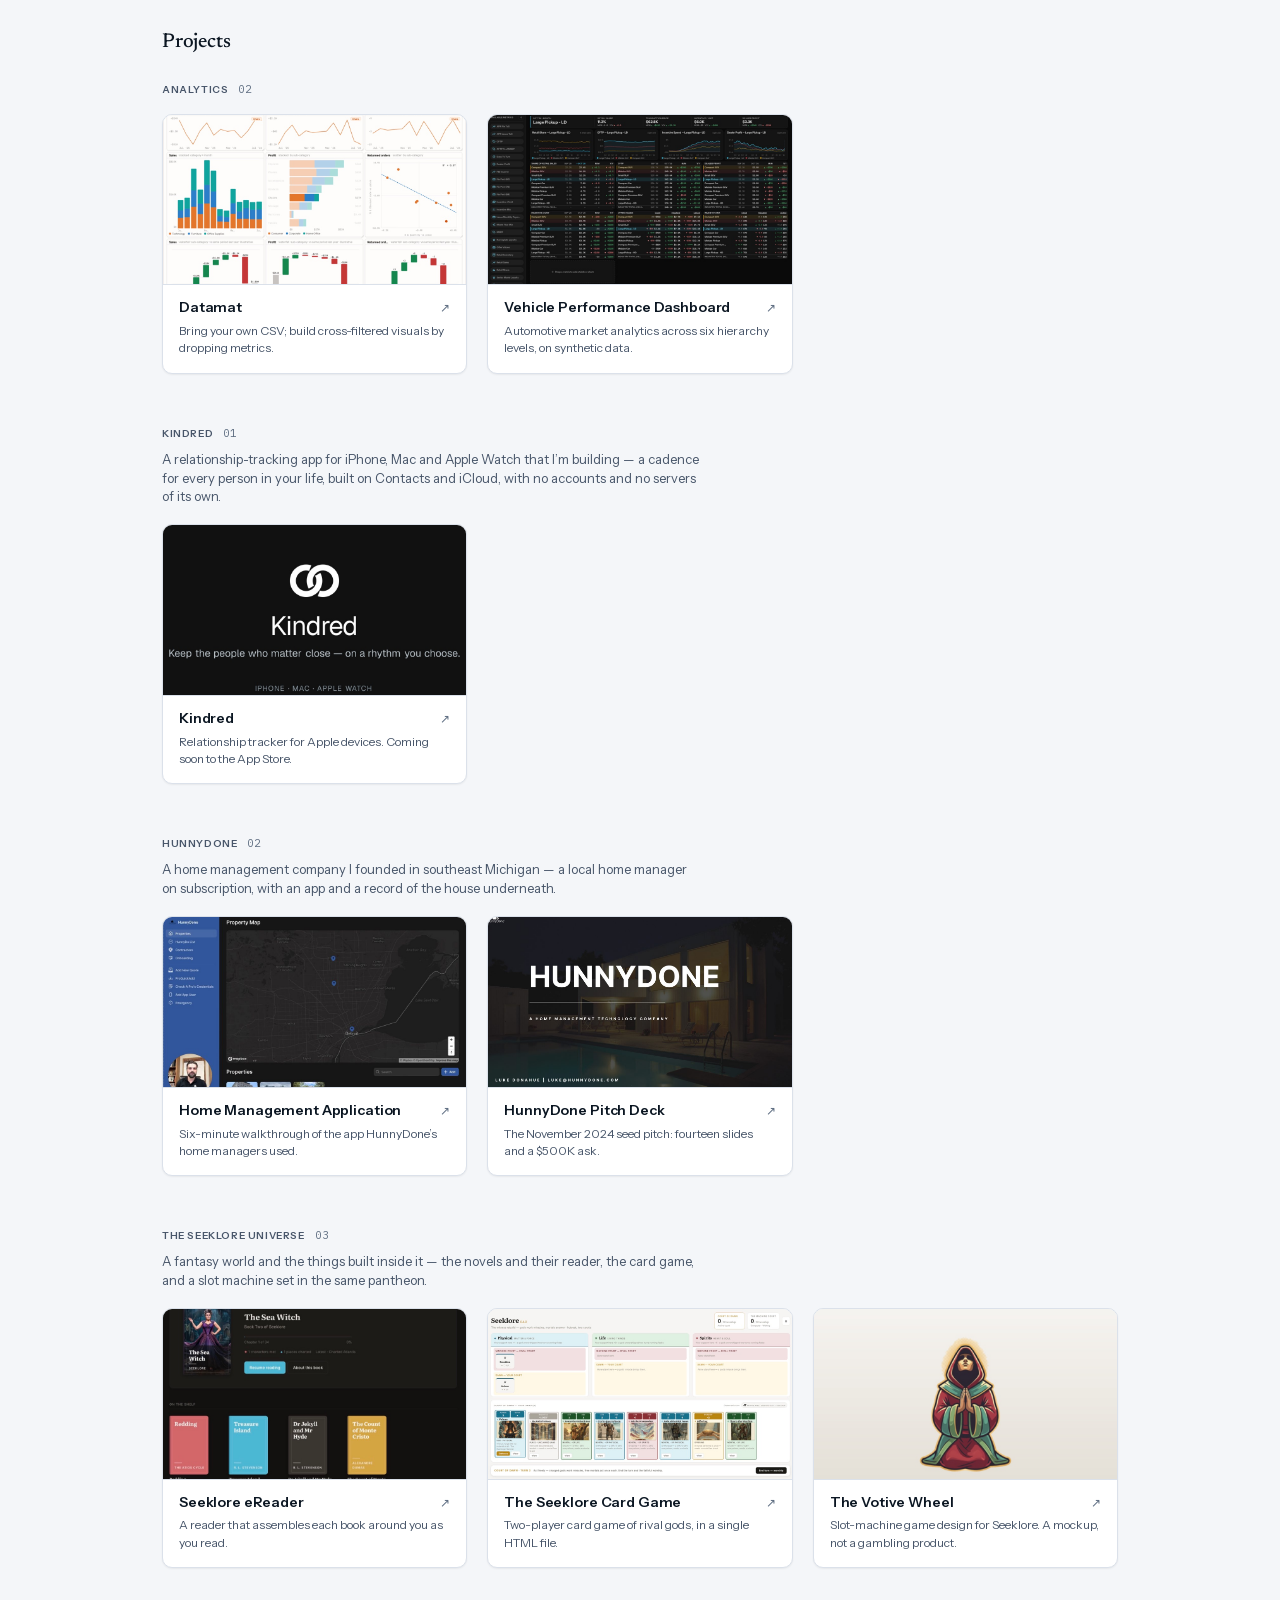
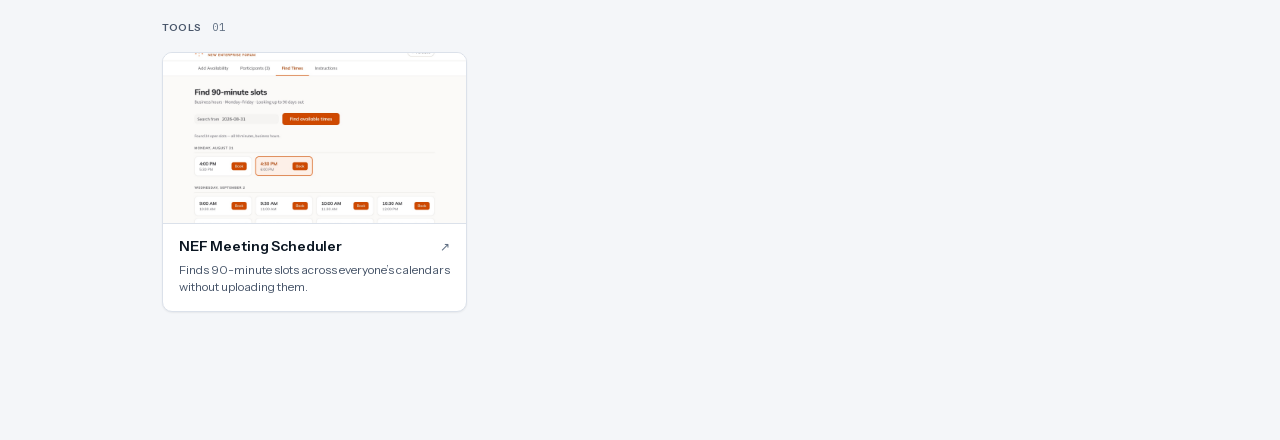
==== commit 40c60674: "Reorder the Professional bio and move the dashboard into the processes paragraph The analyst-team pa" ====
--- a/index.html
+++ b/index.html
@@ -59,9 +59,9 @@
       <article class="bio-band" id="professional">
         <h2>Professional</h2>
         <div class="bio-prose">
-          <p>I lead Customer Success for OEM Data Products at J.D. Power, and most of what I do is build the tools that make a team&#8217;s performance visible, and the stories behind it easy to tell. I designed and built a live client-tracking dashboard that flags at-risk accounts within days of a change in engagement.</p>
-          <p>I also build the data processes behind the dashboards, in SQL and BigQuery. They cut analyst workload and surface new revenue opportunities.</p>
+          <p>I lead Customer Success for OEM Data Products at J.D. Power, and most of what I do is build the tools that make a team&#8217;s performance visible, and the stories behind it easy to tell.</p>
           <p>Data only changes a decision when someone can follow it, and the analysts I work with make that happen. Our team delivers hundreds of high-quality analyses to OEM executives every year, and they power decisions that shape the whole industry. In order to retain and grow our analytical talent, I designed our analyst curriculum to teach Data, Analysis, Client Management and Communication skills.</p>
+          <p>I&#8217;ve built processes rooted in data collection, aggregation, and analysis that help our Data &amp; Analytics, Customer Success team deliver better insights, add more value, and help our clients make better decisions. One is a live dashboard that flags at-risk accounts within days of a change in engagement.</p>
           <p class="bio-links">Analytics projects on this page: <a href="#analytics">Datamat and the Vehicle Performance Dashboard</a>.</p>
         </div>
         <dl class="bio-facts">
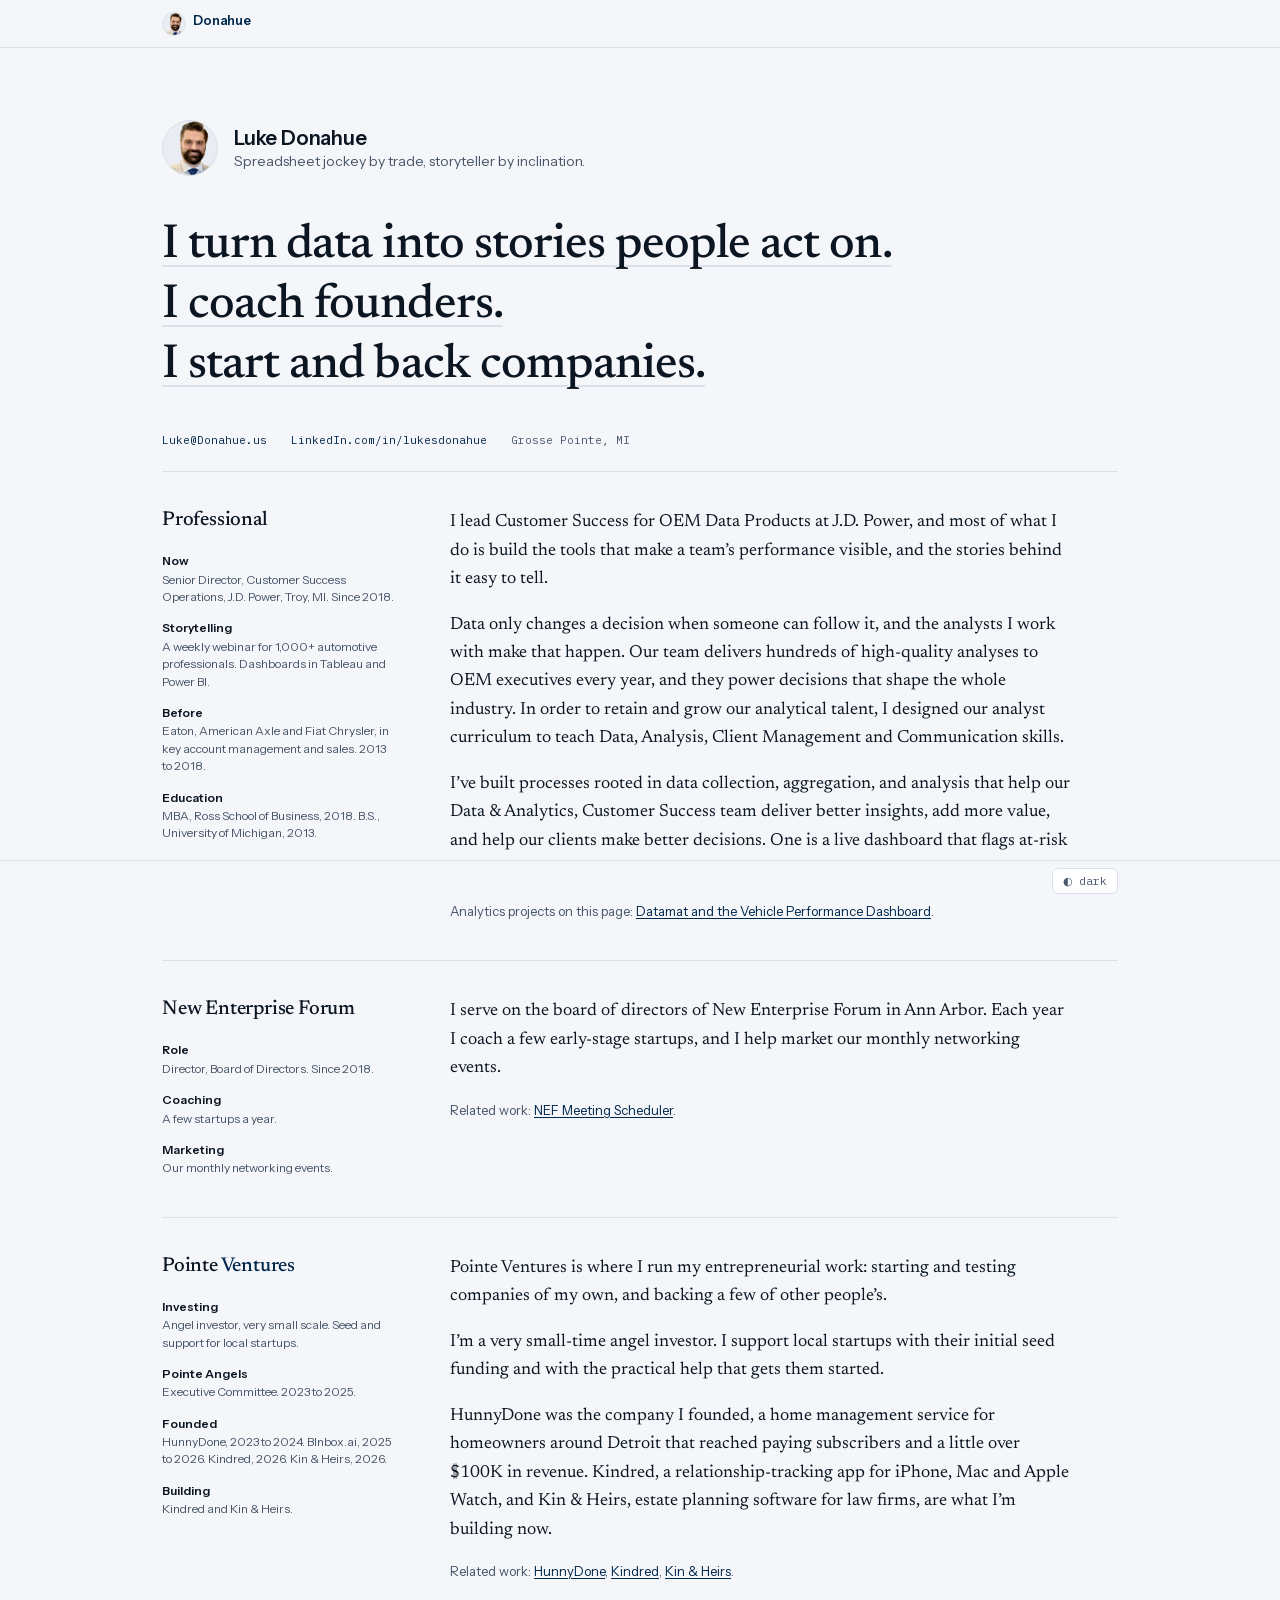
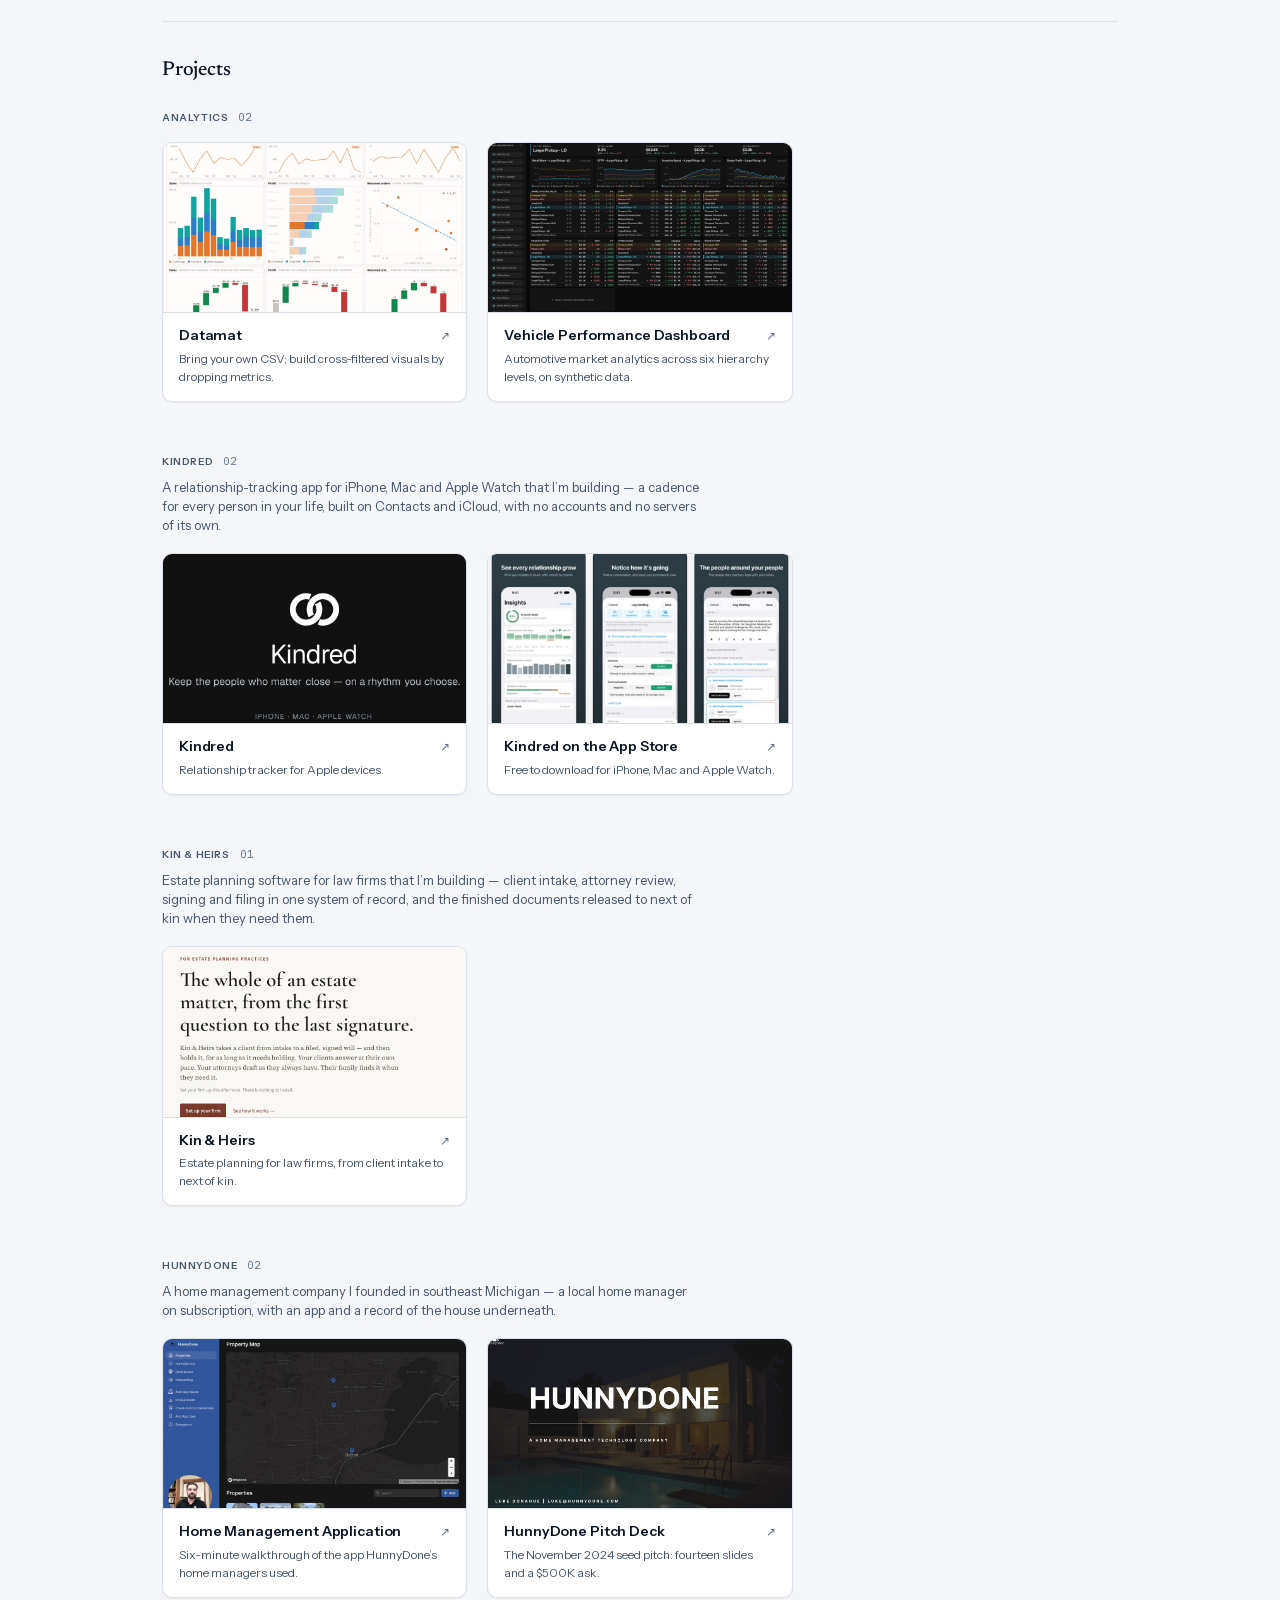
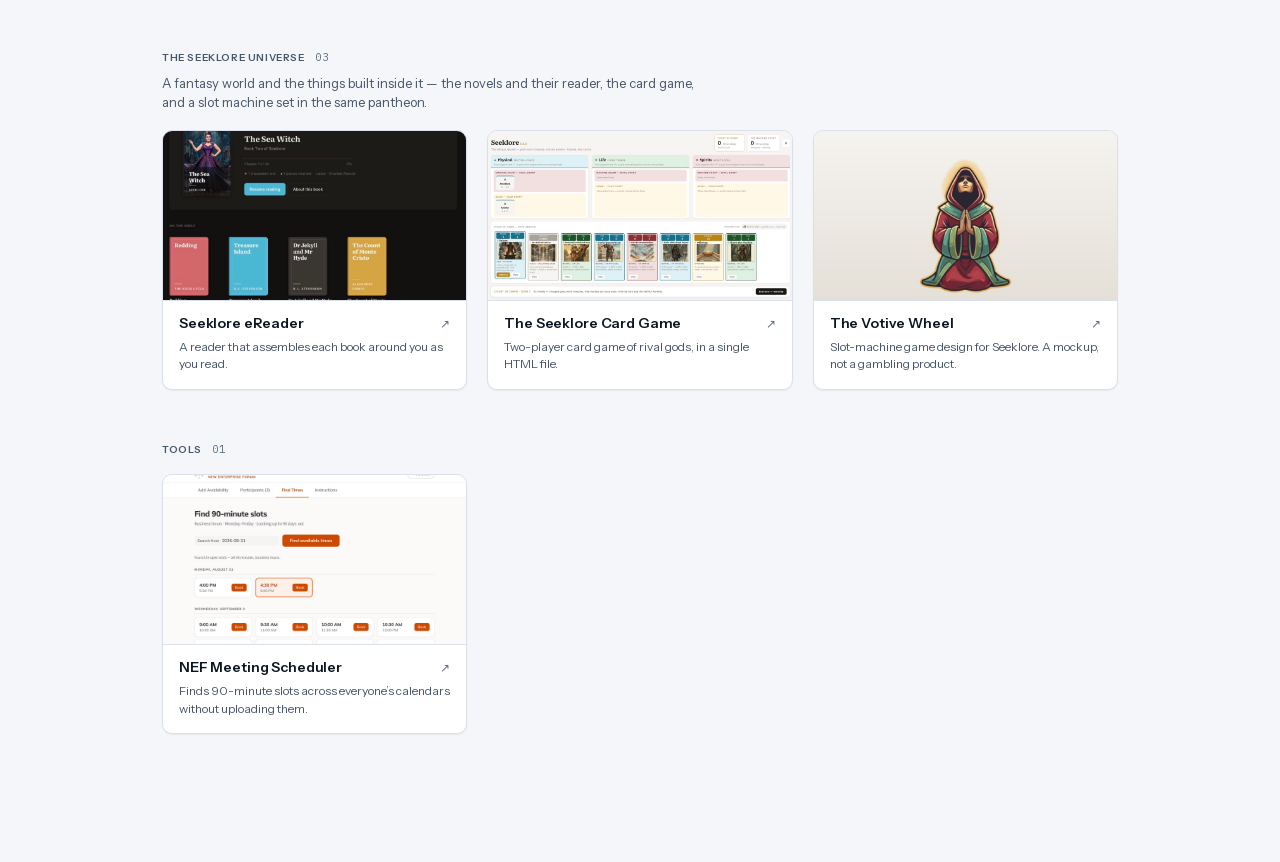
==== commit 1b19b05e: "Add Kin & Heirs to the portfolio and link Kindred's App Store page Kin & Heirs gets its own section " ====
--- a/index.html
+++ b/index.html
@@ -90,14 +90,14 @@
         <div class="bio-prose">
           <p>Pointe Ventures is where I run my entrepreneurial work: starting and testing companies of my own, and backing a few of other people&#8217;s.</p>
           <p>I&#8217;m a very small-time angel investor. I support local startups with their initial seed funding and with the practical help that gets them started.</p>
-          <p>HunnyDone was the company I founded, a home management service for homeowners around Detroit that reached paying subscribers and a little over $100K in revenue. Kindred, a relationship-tracking app for iPhone, Mac and Apple Watch, is what I&#8217;m building now.</p>
-          <p class="bio-links">Related work: <a href="#hunnydone">HunnyDone</a>, <a href="#kindred">Kindred</a>.</p>
+          <p>HunnyDone was the company I founded, a home management service for homeowners around Detroit that reached paying subscribers and a little over $100K in revenue. Kindred, a relationship-tracking app for iPhone, Mac and Apple Watch, and Kin &amp; Heirs, estate planning software for law firms, are what I&#8217;m building now.</p>
+          <p class="bio-links">Related work: <a href="#hunnydone">HunnyDone</a>, <a href="#kindred">Kindred</a>, <a href="#kin-and-heirs">Kin &amp; Heirs</a>.</p>
         </div>
         <dl class="bio-facts">
           <div><dt>Investing</dt><dd>Angel investor, very small scale. Seed and support for local startups.</dd></div>
           <div><dt>Pointe Angels</dt><dd>Executive Committee. 2023 to 2025.</dd></div>
-          <div><dt>Founded</dt><dd>HunnyDone, 2023 to 2024. BInbox.ai, 2025 to 2026.</dd></div>
-          <div><dt>Building</dt><dd>Kindred.</dd></div>
+          <div><dt>Founded</dt><dd>HunnyDone, 2023 to 2024. BInbox.ai, 2025 to 2026. Kindred, 2026. Kin &amp; Heirs, 2026.</dd></div>
+          <div><dt>Building</dt><dd>Kindred and Kin &amp; Heirs.</dd></div>
         </dl>
       </article>
 
@@ -144,22 +144,59 @@
       <section class="group" id="kindred">
         <div class="section-head">
           <h2>Kindred</h2>
+          <span class="count">02</span>
+        </div>
+        <p class="group-note">A relationship-tracking app for iPhone, Mac and Apple Watch that I&#8217;m building &mdash; a cadence for every person in your life, built on Contacts and iCloud, with no accounts and no servers of its own.</p>
+
+        <div class="projects">
+
+        <a class="project" href="https://kindredcontact.com" target="_blank" rel="noopener">
+          <div class="preview">
+            <img src="assets/kindredcontact.jpg" alt="" loading="lazy" decoding="async">
+          </div>
+          <div class="body">
+            <div class="row">
+              <h3>Kindred</h3>
+              <span class="arrow">&#8599;</span>
+            </div>
+            <p>Relationship tracker for Apple devices.</p>
+          </div>
+        </a>
+
+        <a class="project" href="https://apps.apple.com/us/app/id6813167503" target="_blank" rel="noopener">
+          <div class="preview">
+            <img src="assets/kindred-app-store.jpg" alt="" loading="lazy" decoding="async">
+          </div>
+          <div class="body">
+            <div class="row">
+              <h3>Kindred on the App Store</h3>
+              <span class="arrow">&#8599;</span>
+            </div>
+            <p>Free to download for iPhone, Mac and Apple Watch.</p>
+          </div>
+        </a>
+
+        </div>
+      </section>
+      <section class="group" id="kin-and-heirs">
+        <div class="section-head">
+          <h2>Kin &amp; Heirs</h2>
           <span class="count">01</span>
         </div>
-        <p class="group-note">A relationship-tracking app for iPhone, Mac and Apple Watch that I&#8217;m building &mdash; a cadence for every person in your life, built on Contacts and iCloud, with no accounts and no servers of its own.</p>
-
-        <div class="projects">
-
-        <a class="project" href="https://kindredcontact.com" target="_blank" rel="noopener">
-          <div class="preview">
-            <img src="assets/kindredcontact.jpg" alt="" loading="lazy" decoding="async">
-          </div>
-          <div class="body">
-            <div class="row">
-              <h3>Kindred</h3>
-              <span class="arrow">&#8599;</span>
-            </div>
-            <p>Relationship tracker for Apple devices. Coming soon to the App Store.</p>
+        <p class="group-note">Estate planning software for law firms that I&#8217;m building &mdash; client intake, attorney review, signing and filing in one system of record, and the finished documents released to next of kin when they need them.</p>
+
+        <div class="projects">
+
+        <a class="project" href="https://kinandheirs.com" target="_blank" rel="noopener">
+          <div class="preview">
+            <img src="assets/kinandheirs.jpg" alt="" loading="lazy" decoding="async">
+          </div>
+          <div class="body">
+            <div class="row">
+              <h3>Kin &amp; Heirs</h3>
+              <span class="arrow">&#8599;</span>
+            </div>
+            <p>Estate planning for law firms, from client intake to next of kin.</p>
           </div>
         </a>
 
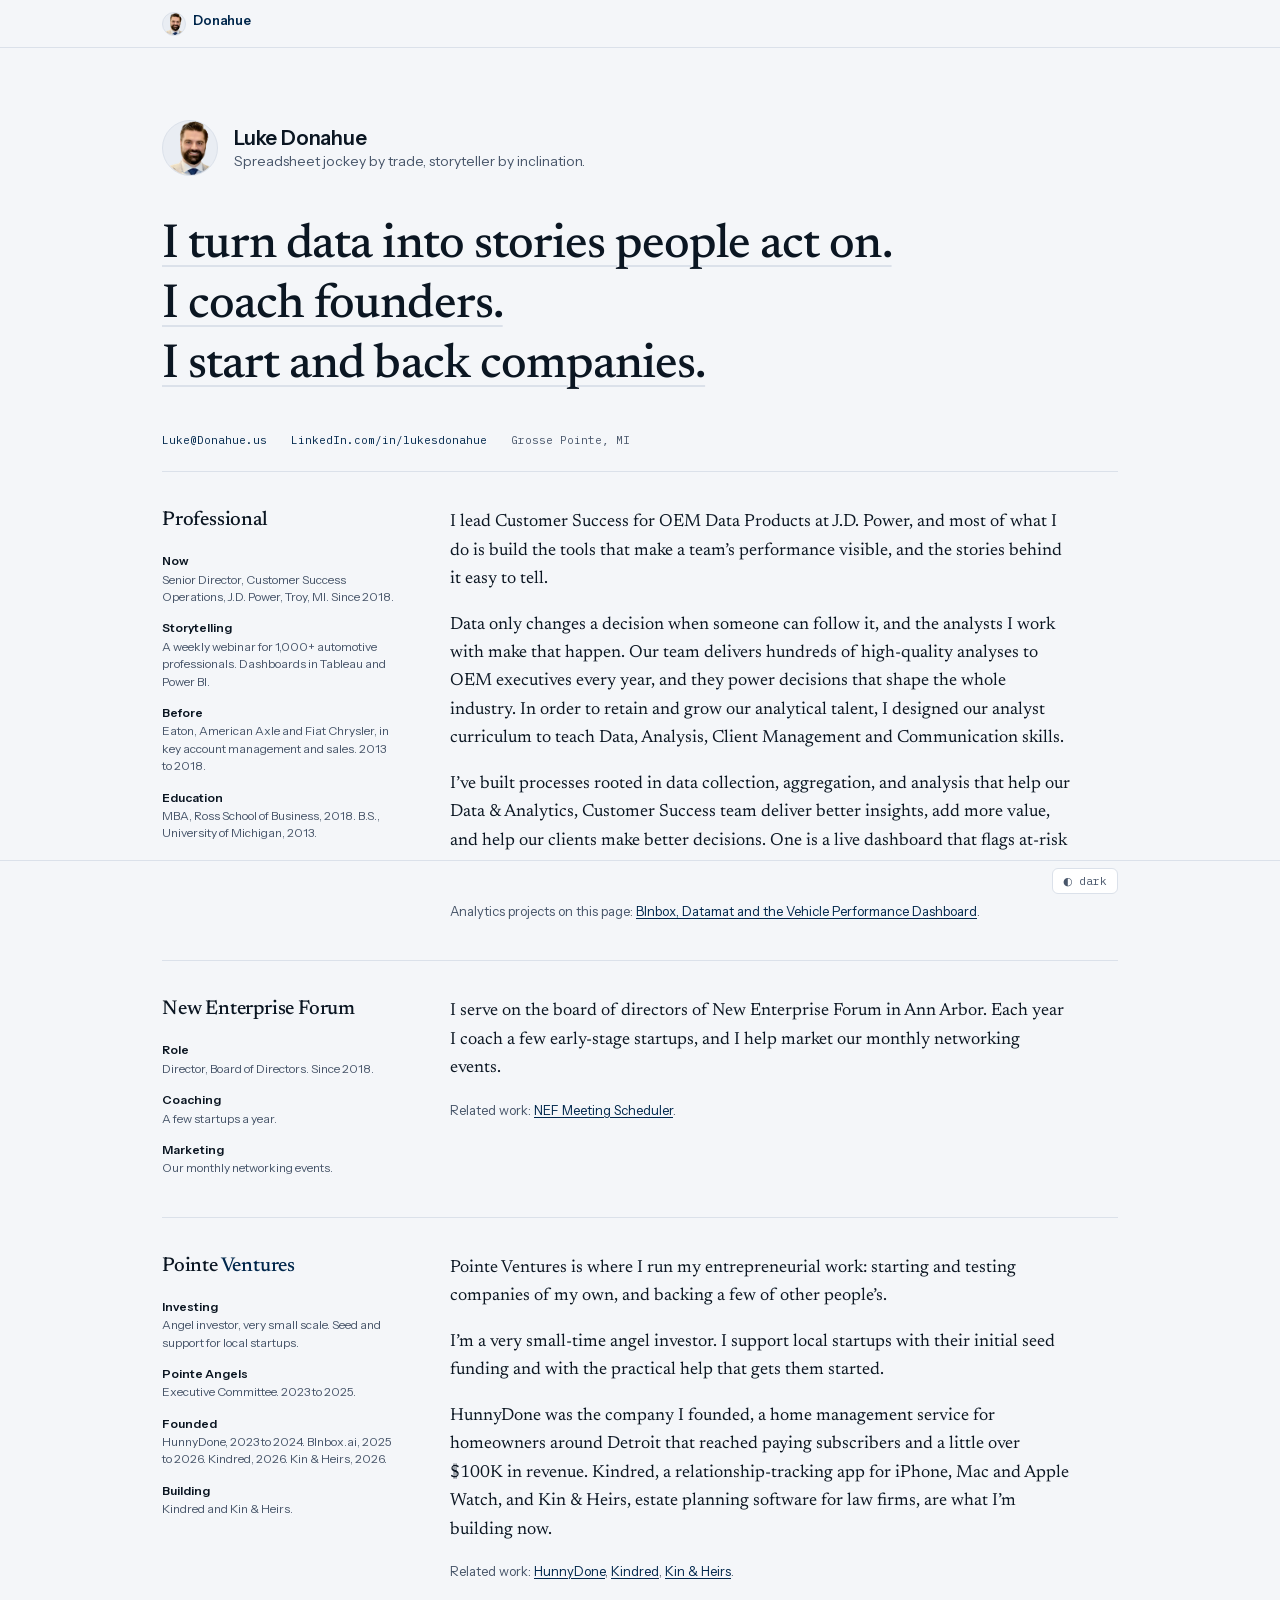
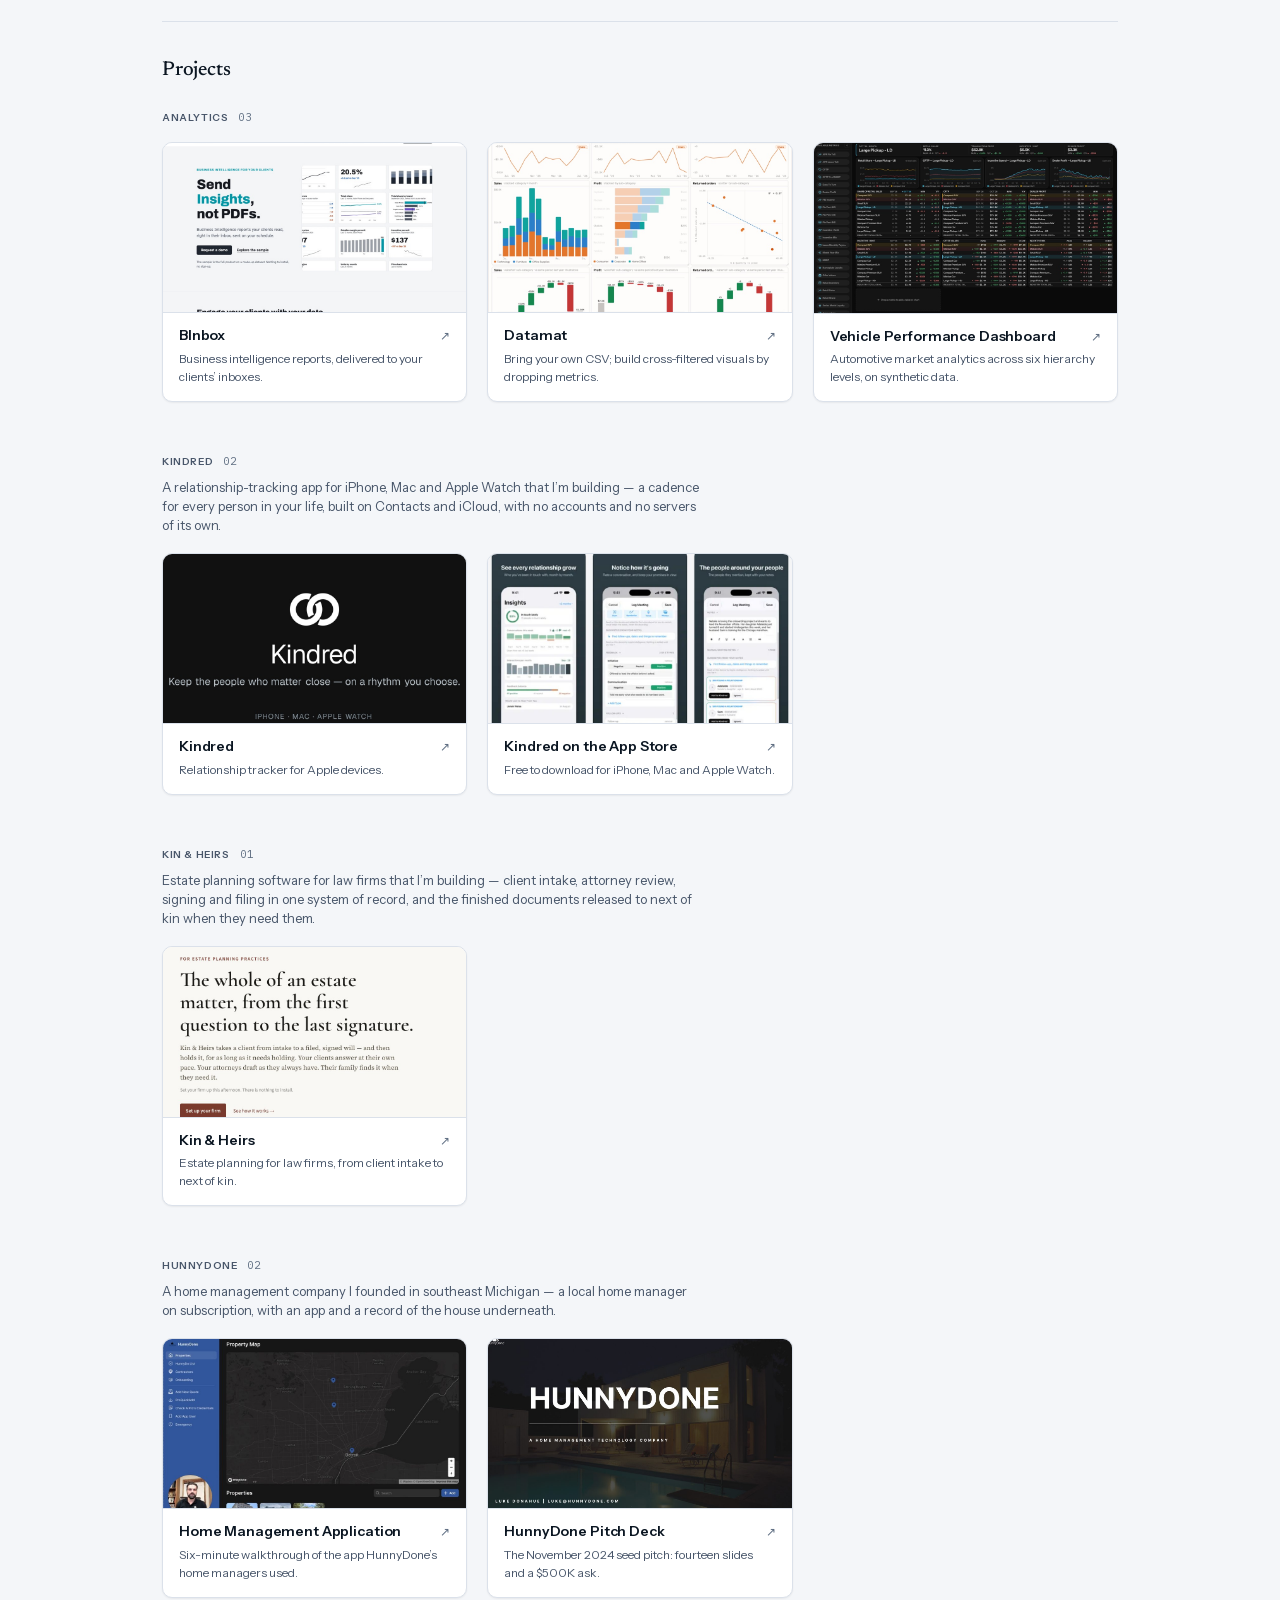
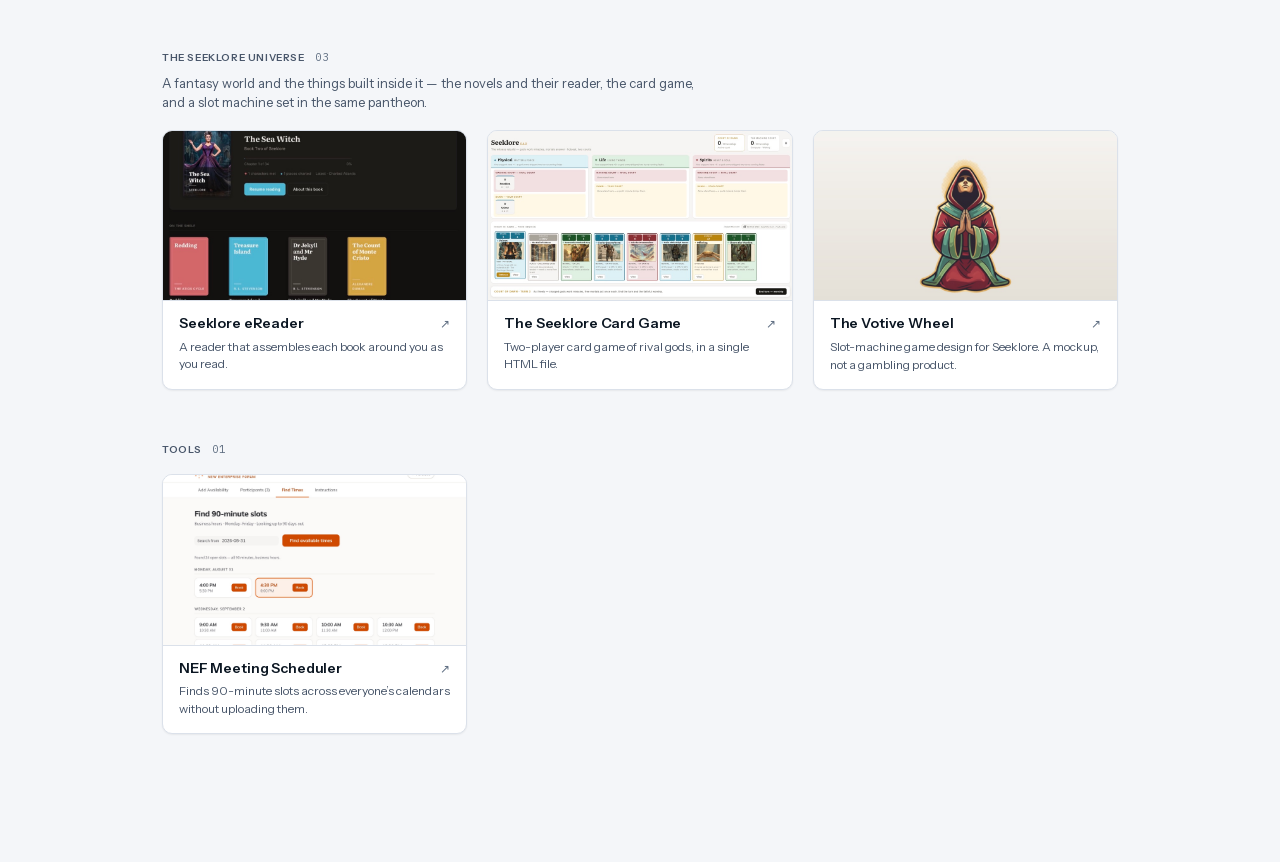
==== commit c59d6eed: "Add BInbox to the Analytics section as its first card BInbox gets a link card to binbox.ai ahead of " ====
--- a/index.html
+++ b/index.html
@@ -62,7 +62,7 @@
           <p>I lead Customer Success for OEM Data Products at J.D. Power, and most of what I do is build the tools that make a team&#8217;s performance visible, and the stories behind it easy to tell.</p>
           <p>Data only changes a decision when someone can follow it, and the analysts I work with make that happen. Our team delivers hundreds of high-quality analyses to OEM executives every year, and they power decisions that shape the whole industry. In order to retain and grow our analytical talent, I designed our analyst curriculum to teach Data, Analysis, Client Management and Communication skills.</p>
           <p>I&#8217;ve built processes rooted in data collection, aggregation, and analysis that help our Data &amp; Analytics, Customer Success team deliver better insights, add more value, and help our clients make better decisions. One is a live dashboard that flags at-risk accounts within days of a change in engagement.</p>
-          <p class="bio-links">Analytics projects on this page: <a href="#analytics">Datamat and the Vehicle Performance Dashboard</a>.</p>
+          <p class="bio-links">Analytics projects on this page: <a href="#analytics">BInbox, Datamat and the Vehicle Performance Dashboard</a>.</p>
         </div>
         <dl class="bio-facts">
           <div><dt>Now</dt><dd>Senior Director, Customer Success Operations, J.D. Power, Troy, MI. Since 2018.</dd></div>
@@ -108,10 +108,23 @@
       <section class="group" id="analytics">
         <div class="section-head">
           <h2>Analytics</h2>
-          <span class="count">02</span>
-        </div>
-
-        <div class="projects">
+          <span class="count">03</span>
+        </div>
+
+        <div class="projects">
+
+        <a class="project" href="https://binbox.ai" target="_blank" rel="noopener">
+          <div class="preview">
+            <img src="assets/binbox.jpg" alt="" loading="lazy" decoding="async">
+          </div>
+          <div class="body">
+            <div class="row">
+              <h3>BInbox</h3>
+              <span class="arrow">&#8599;</span>
+            </div>
+            <p>Business intelligence reports, delivered to your clients&#8217; inboxes.</p>
+          </div>
+        </a>
 
         <a class="project" href="projects/datamat/">
           <div class="preview">
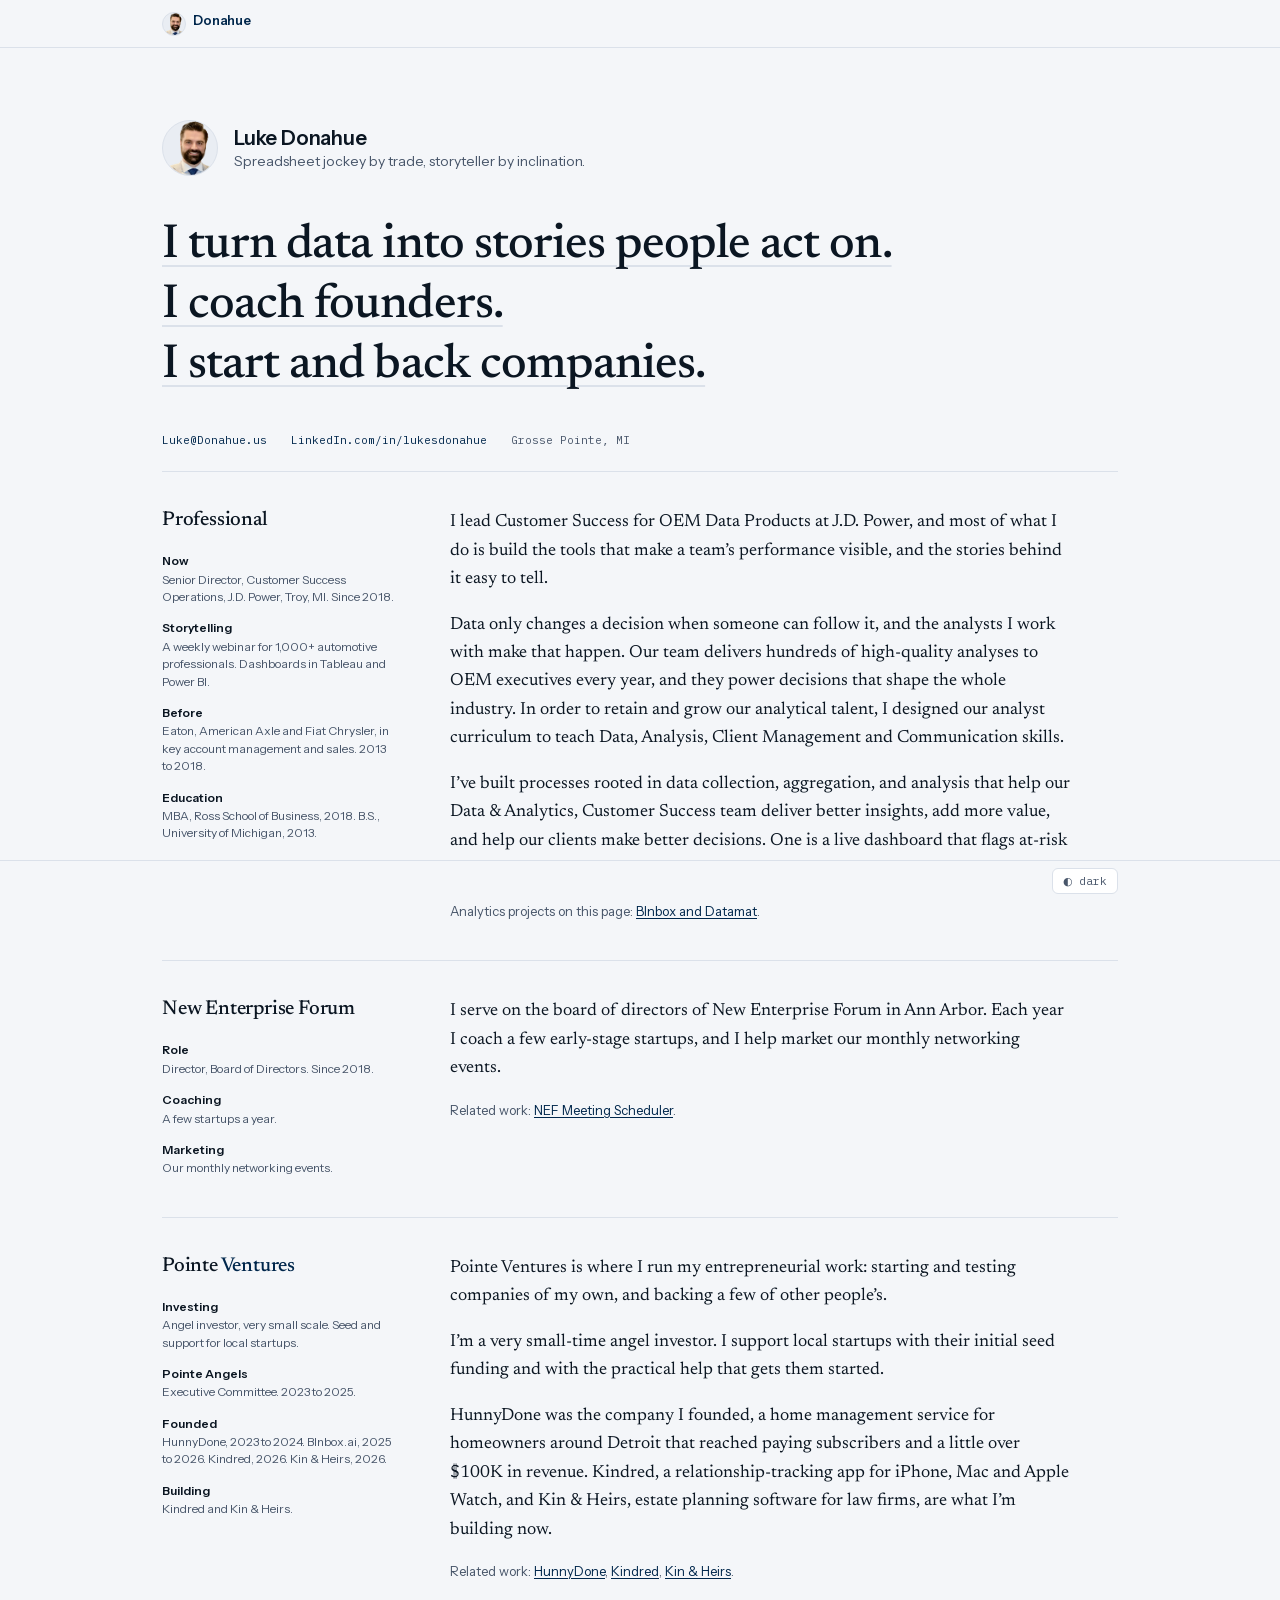
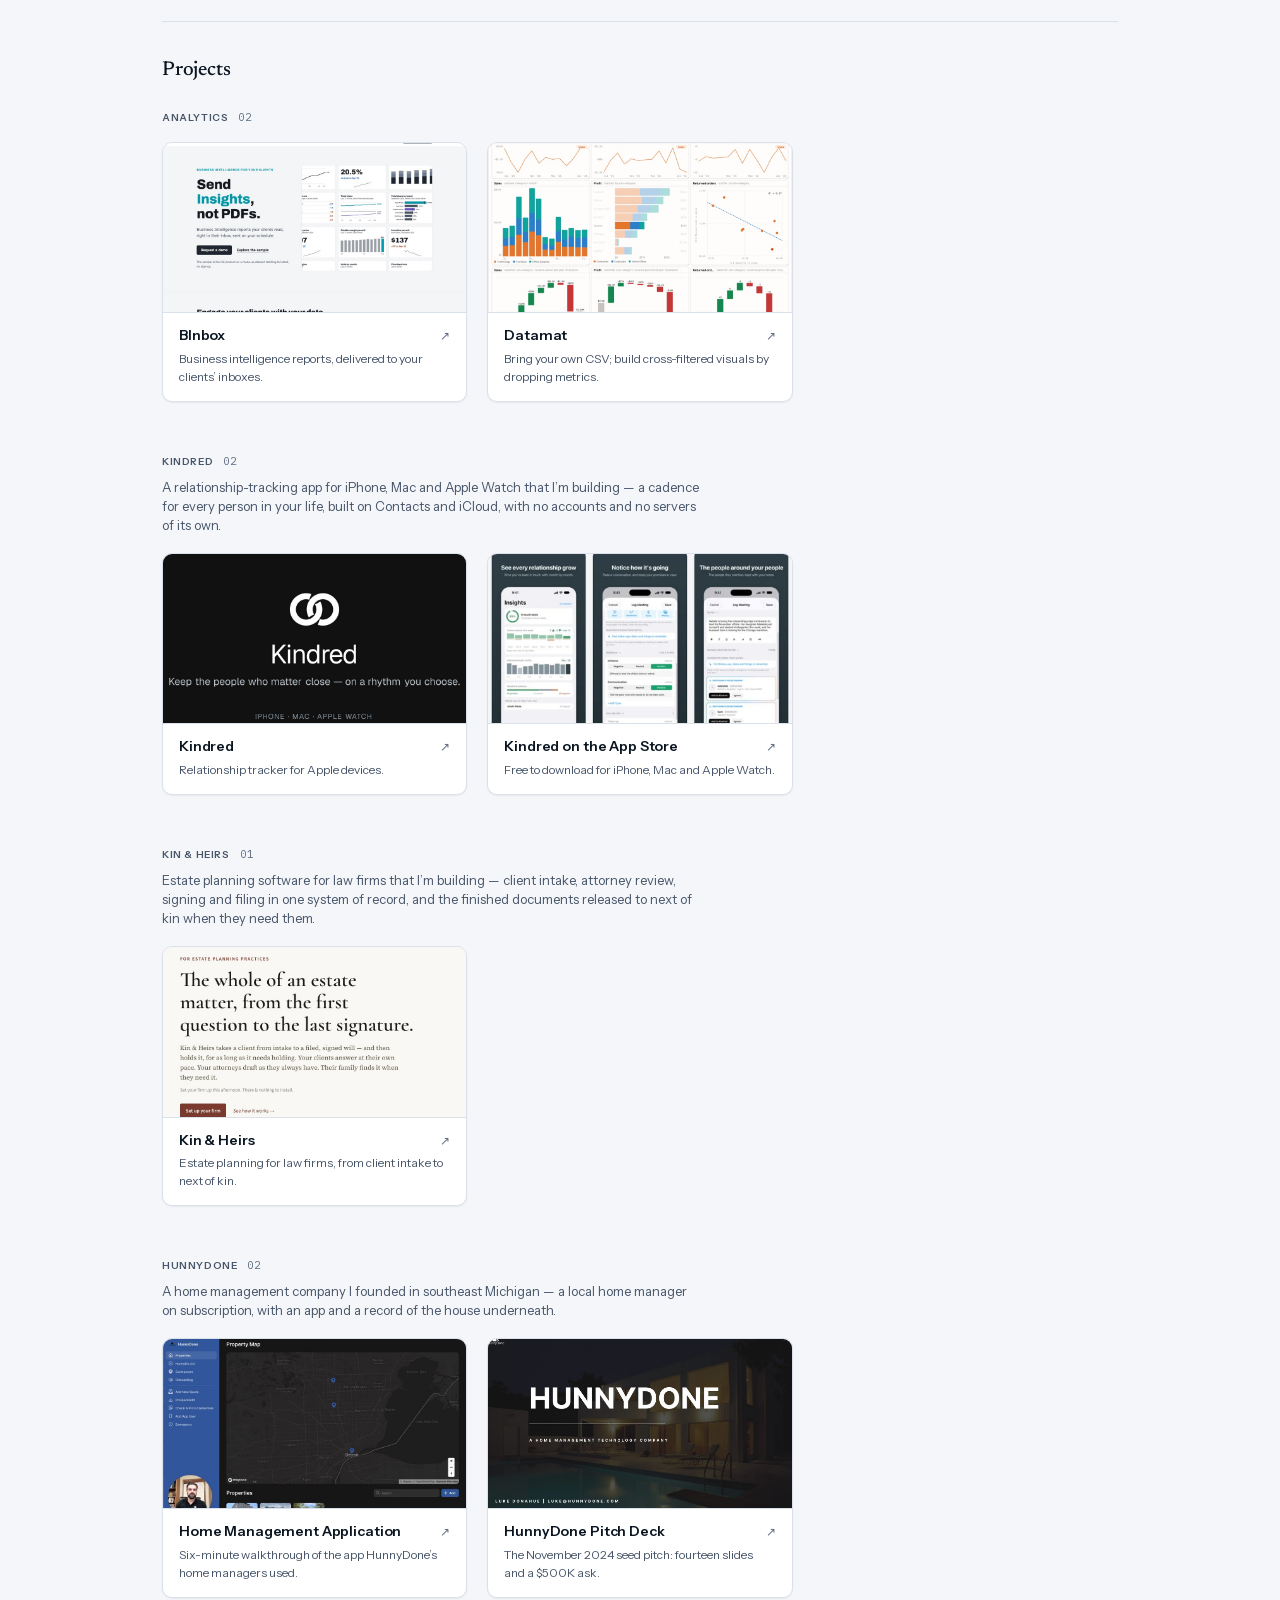
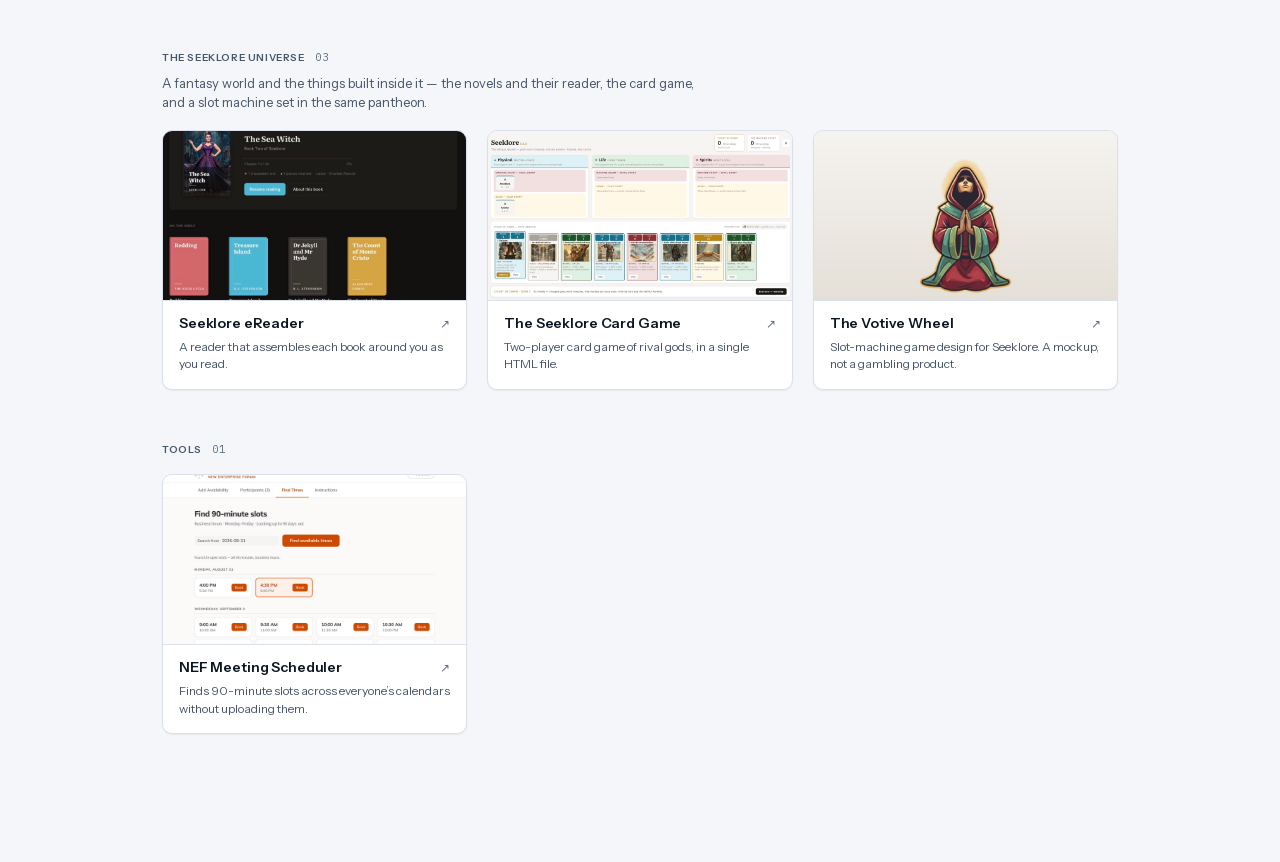
==== commit d654b82c: "Remove the Vehicle Performance Dashboard from the portfolio Drops the dashboard's card, its project " ====
--- a/index.html
+++ b/index.html
@@ -62,7 +62,7 @@
           <p>I lead Customer Success for OEM Data Products at J.D. Power, and most of what I do is build the tools that make a team&#8217;s performance visible, and the stories behind it easy to tell.</p>
           <p>Data only changes a decision when someone can follow it, and the analysts I work with make that happen. Our team delivers hundreds of high-quality analyses to OEM executives every year, and they power decisions that shape the whole industry. In order to retain and grow our analytical talent, I designed our analyst curriculum to teach Data, Analysis, Client Management and Communication skills.</p>
           <p>I&#8217;ve built processes rooted in data collection, aggregation, and analysis that help our Data &amp; Analytics, Customer Success team deliver better insights, add more value, and help our clients make better decisions. One is a live dashboard that flags at-risk accounts within days of a change in engagement.</p>
-          <p class="bio-links">Analytics projects on this page: <a href="#analytics">BInbox, Datamat and the Vehicle Performance Dashboard</a>.</p>
+          <p class="bio-links">Analytics projects on this page: <a href="#analytics">BInbox and Datamat</a>.</p>
         </div>
         <dl class="bio-facts">
           <div><dt>Now</dt><dd>Senior Director, Customer Success Operations, J.D. Power, Troy, MI. Since 2018.</dd></div>
@@ -108,7 +108,7 @@
       <section class="group" id="analytics">
         <div class="section-head">
           <h2>Analytics</h2>
-          <span class="count">03</span>
+          <span class="count">02</span>
         </div>
 
         <div class="projects">
@@ -136,19 +136,6 @@
               <span class="arrow">&#8599;</span>
             </div>
             <p>Bring your own CSV; build cross-filtered visuals by dropping metrics.</p>
-          </div>
-        </a>
-
-        <a class="project" href="projects/vehicle-performance-dashboard/">
-          <div class="preview">
-            <img src="assets/vehicle-performance-dashboard.jpg" alt="" loading="lazy" decoding="async">
-          </div>
-          <div class="body">
-            <div class="row">
-              <h3>Vehicle Performance Dashboard</h3>
-              <span class="arrow">&#8599;</span>
-            </div>
-            <p>Automotive market analytics across six hierarchy levels, on synthetic data.</p>
           </div>
         </a>
 
--- a/style.css
+++ b/style.css
@@ -206,7 +206,7 @@
   color: var(--text-primary);
 }
 
-/* the Pointe Ventures wordmark, as it is set in the dashboard header */
+/* the Pointe Ventures wordmark, accent on the second word */
 .bio-band h2 .wm-accent { color: var(--accent); }
 
 .bio-prose {
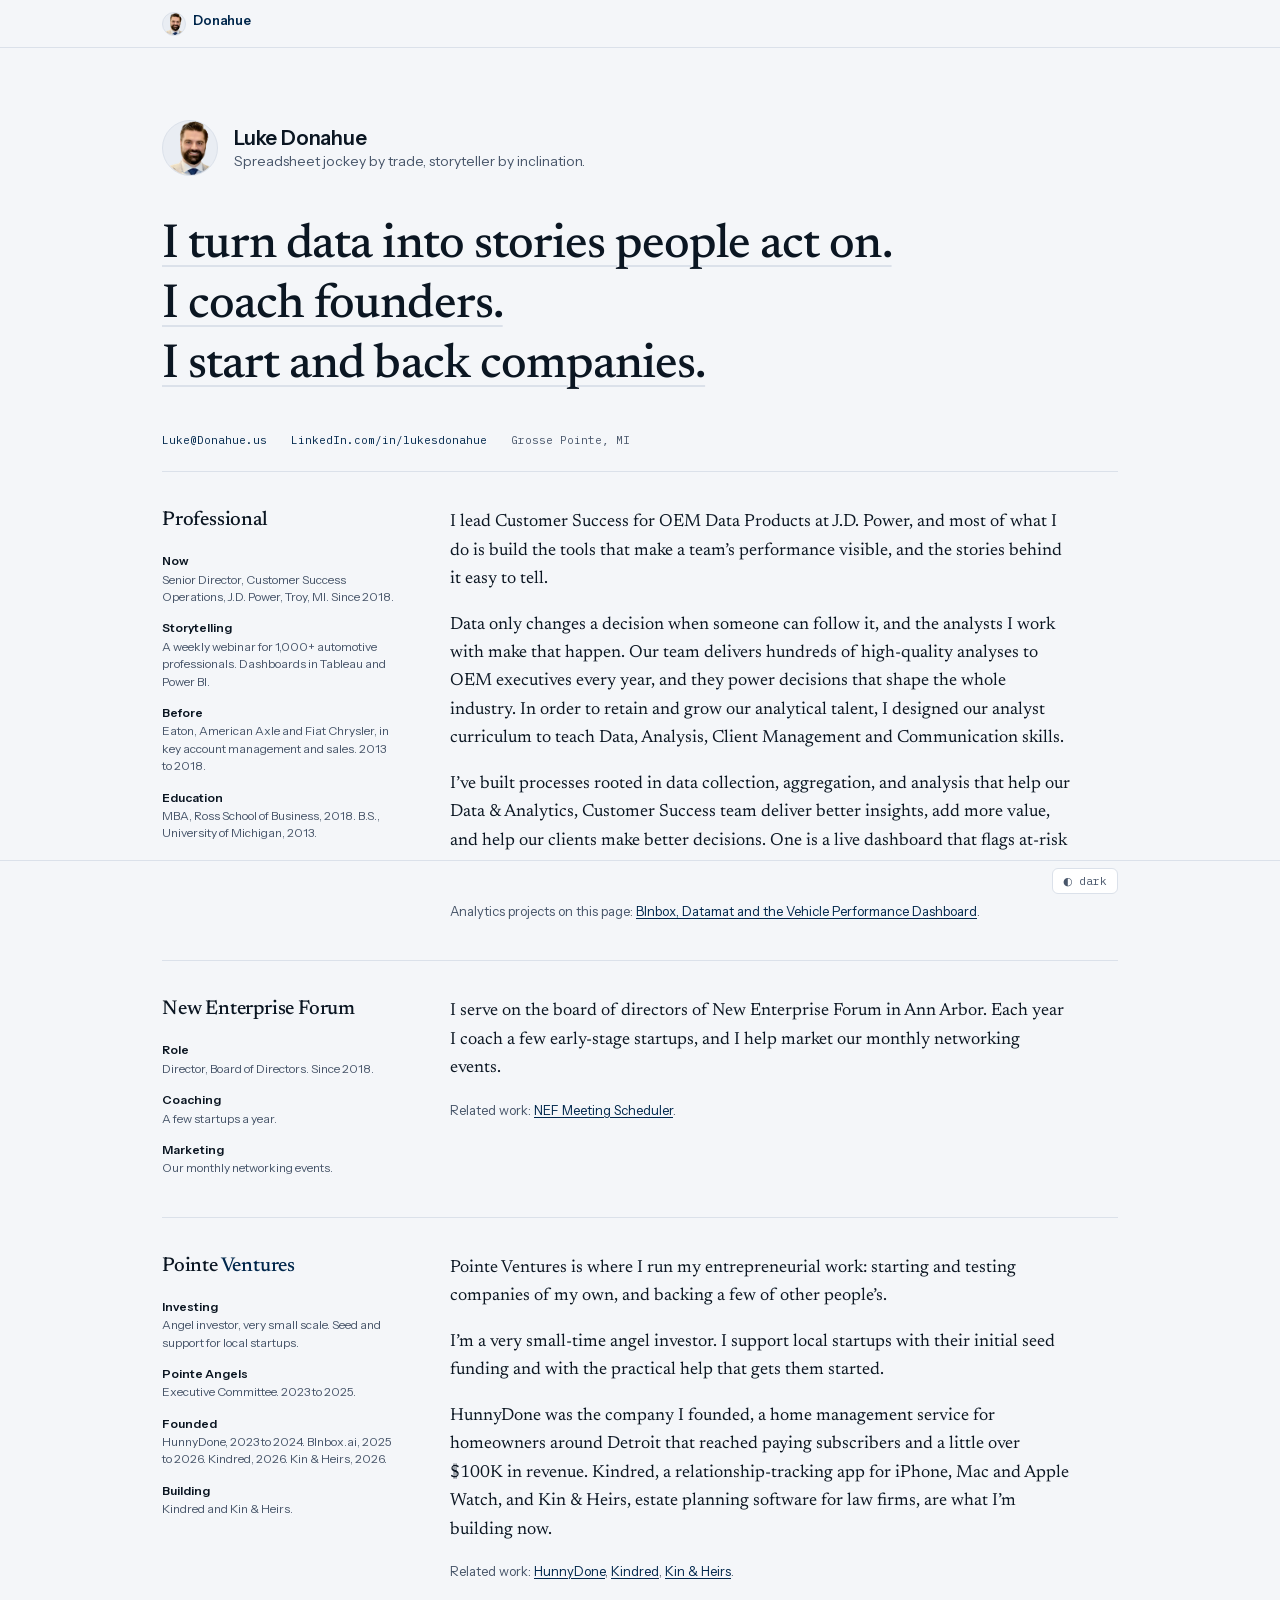
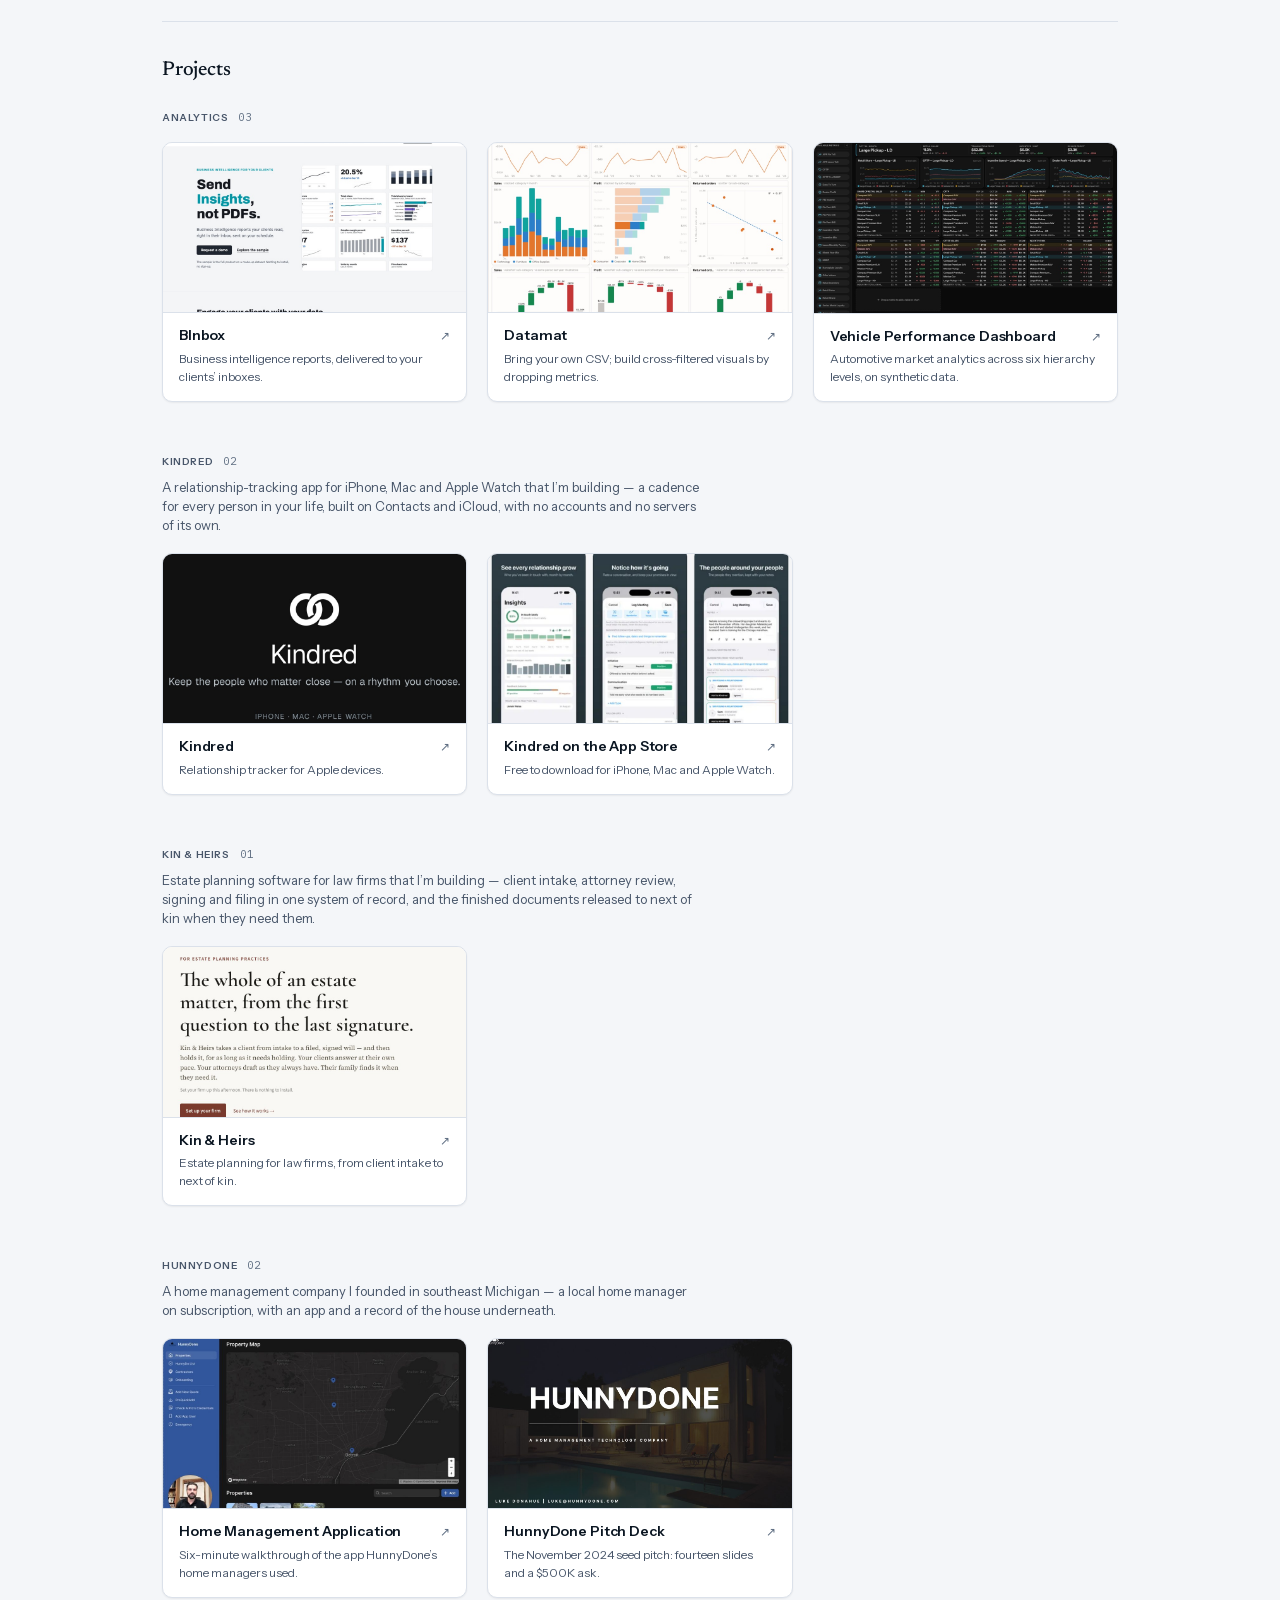
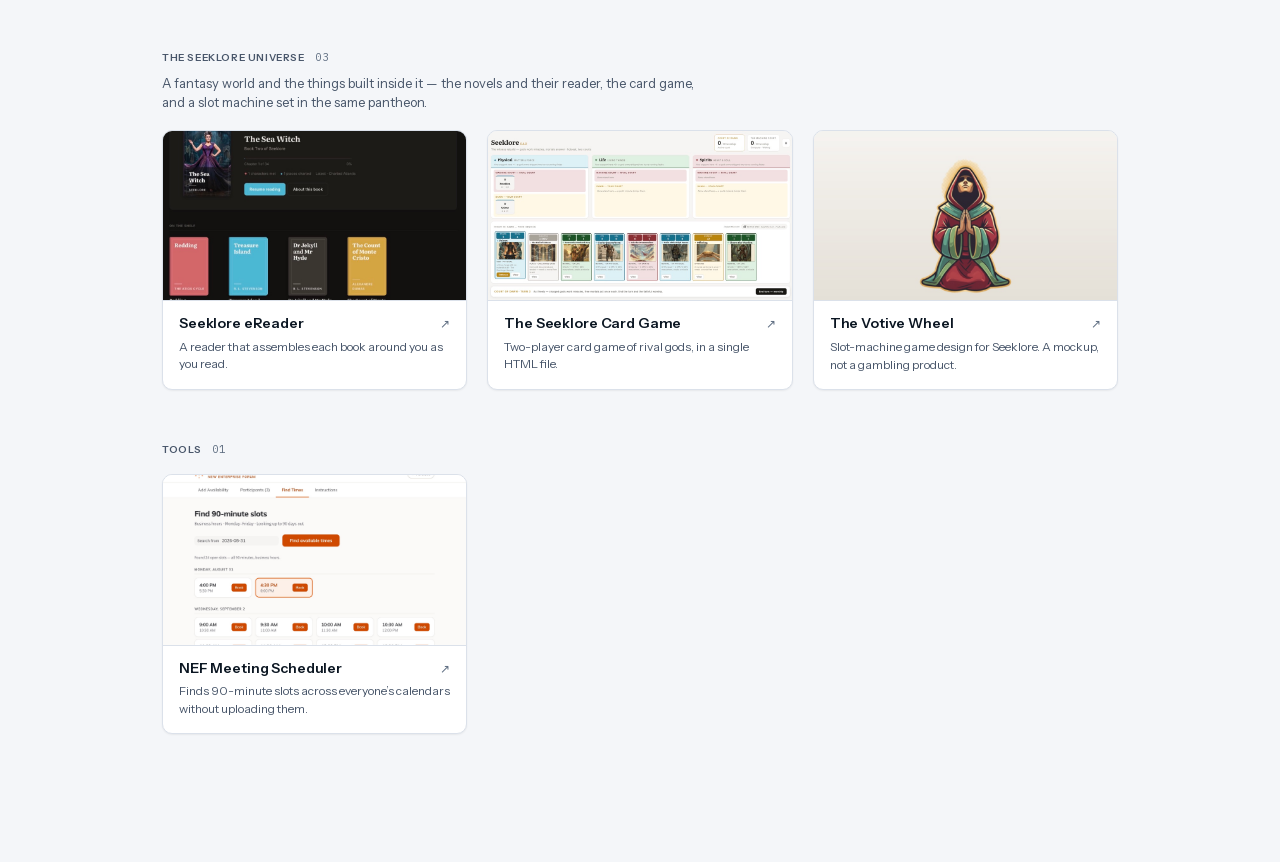
==== commit 0a862bfd: "Restore the Vehicle Performance Dashboard Brings back the project page, thumbnail, tools/dashboard-d" ====
--- a/index.html
+++ b/index.html
@@ -62,7 +62,7 @@
           <p>I lead Customer Success for OEM Data Products at J.D. Power, and most of what I do is build the tools that make a team&#8217;s performance visible, and the stories behind it easy to tell.</p>
           <p>Data only changes a decision when someone can follow it, and the analysts I work with make that happen. Our team delivers hundreds of high-quality analyses to OEM executives every year, and they power decisions that shape the whole industry. In order to retain and grow our analytical talent, I designed our analyst curriculum to teach Data, Analysis, Client Management and Communication skills.</p>
           <p>I&#8217;ve built processes rooted in data collection, aggregation, and analysis that help our Data &amp; Analytics, Customer Success team deliver better insights, add more value, and help our clients make better decisions. One is a live dashboard that flags at-risk accounts within days of a change in engagement.</p>
-          <p class="bio-links">Analytics projects on this page: <a href="#analytics">BInbox and Datamat</a>.</p>
+          <p class="bio-links">Analytics projects on this page: <a href="#analytics">BInbox, Datamat and the Vehicle Performance Dashboard</a>.</p>
         </div>
         <dl class="bio-facts">
           <div><dt>Now</dt><dd>Senior Director, Customer Success Operations, J.D. Power, Troy, MI. Since 2018.</dd></div>
@@ -136,6 +136,19 @@
               <span class="arrow">&#8599;</span>
             </div>
             <p>Bring your own CSV; build cross-filtered visuals by dropping metrics.</p>
+          </div>
+        </a>
+
+        <a class="project" href="projects/vehicle-performance-dashboard/">
+          <div class="preview">
+            <img src="assets/vehicle-performance-dashboard.jpg" alt="" loading="lazy" decoding="async">
+          </div>
+          <div class="body">
+            <div class="row">
+              <h3>Vehicle Performance Dashboard</h3>
+              <span class="arrow">&#8599;</span>
+            </div>
+            <p>Automotive market analytics across six hierarchy levels, on synthetic data.</p>
           </div>
         </a>
 
--- a/style.css
+++ b/style.css
@@ -206,7 +206,7 @@
   color: var(--text-primary);
 }
 
-/* the Pointe Ventures wordmark, accent on the second word */
+/* the Pointe Ventures wordmark, as it is set in the dashboard header */
 .bio-band h2 .wm-accent { color: var(--accent); }
 
 .bio-prose {
